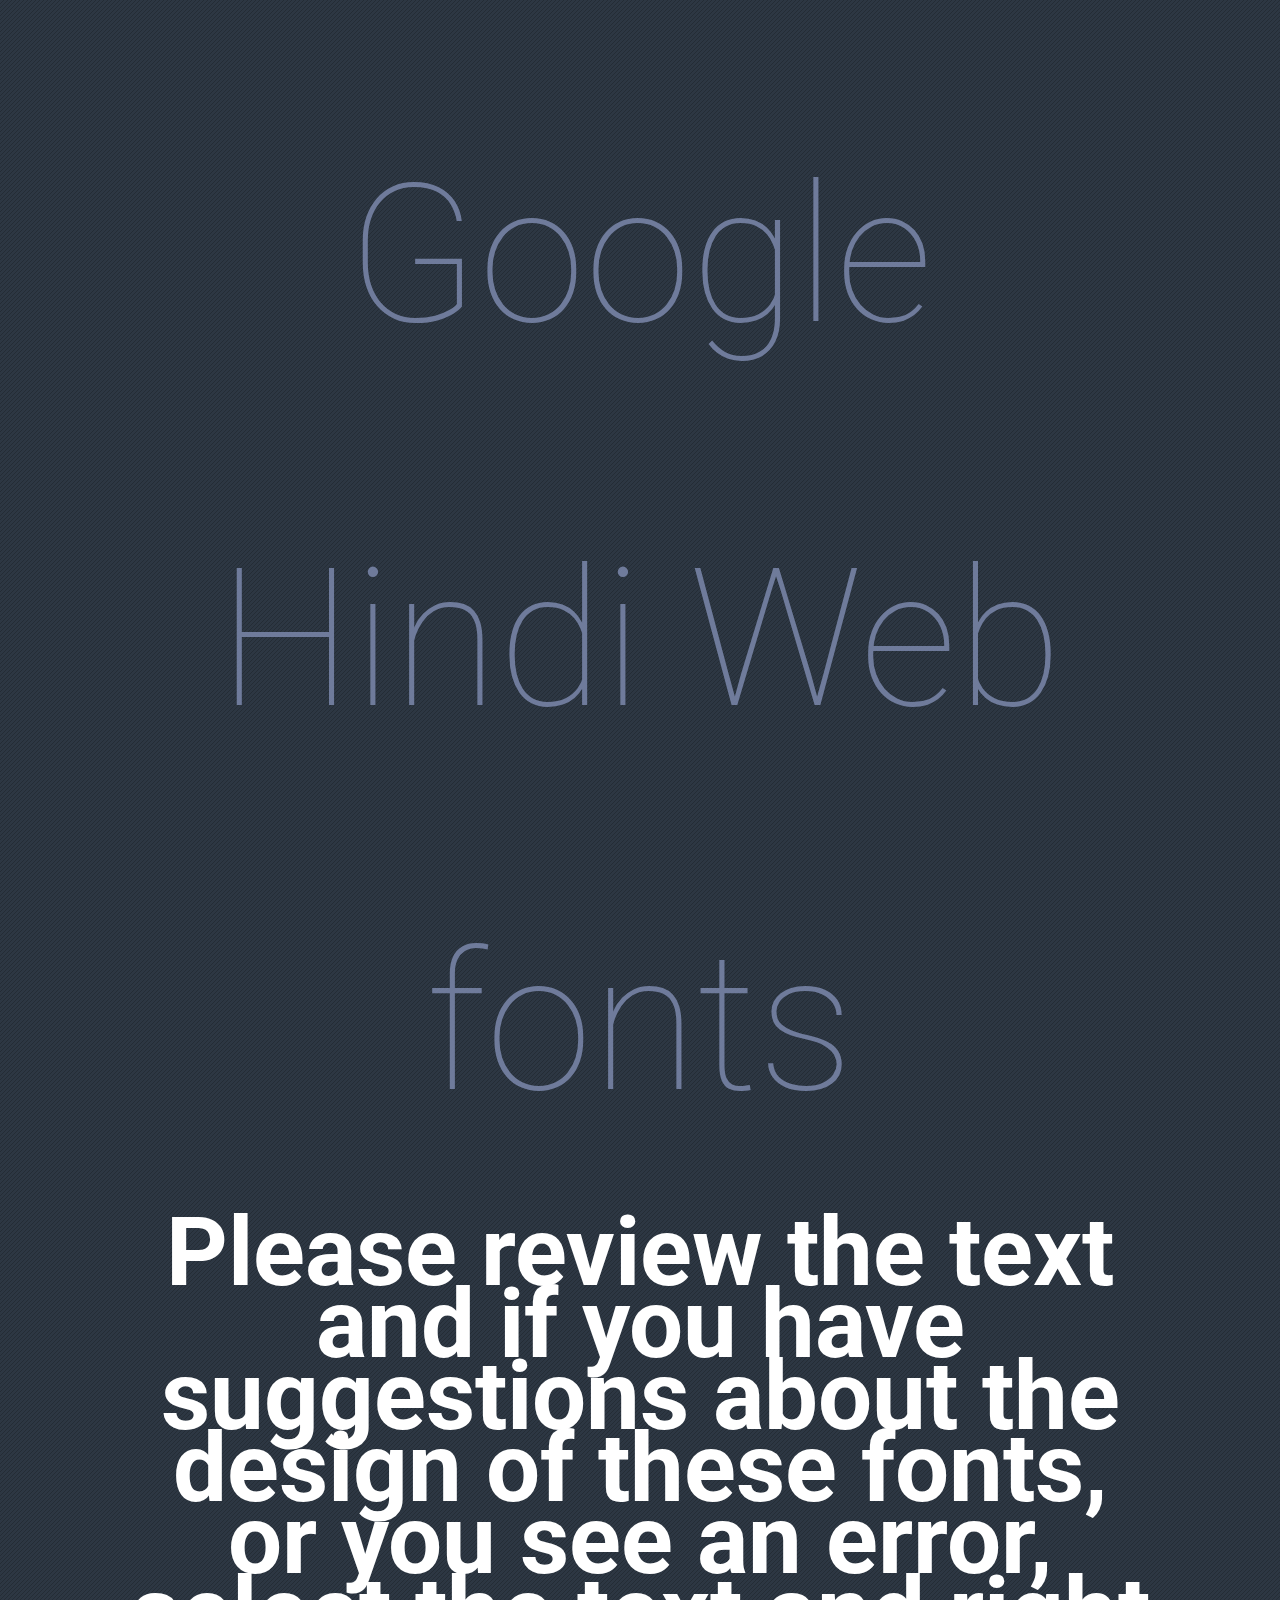
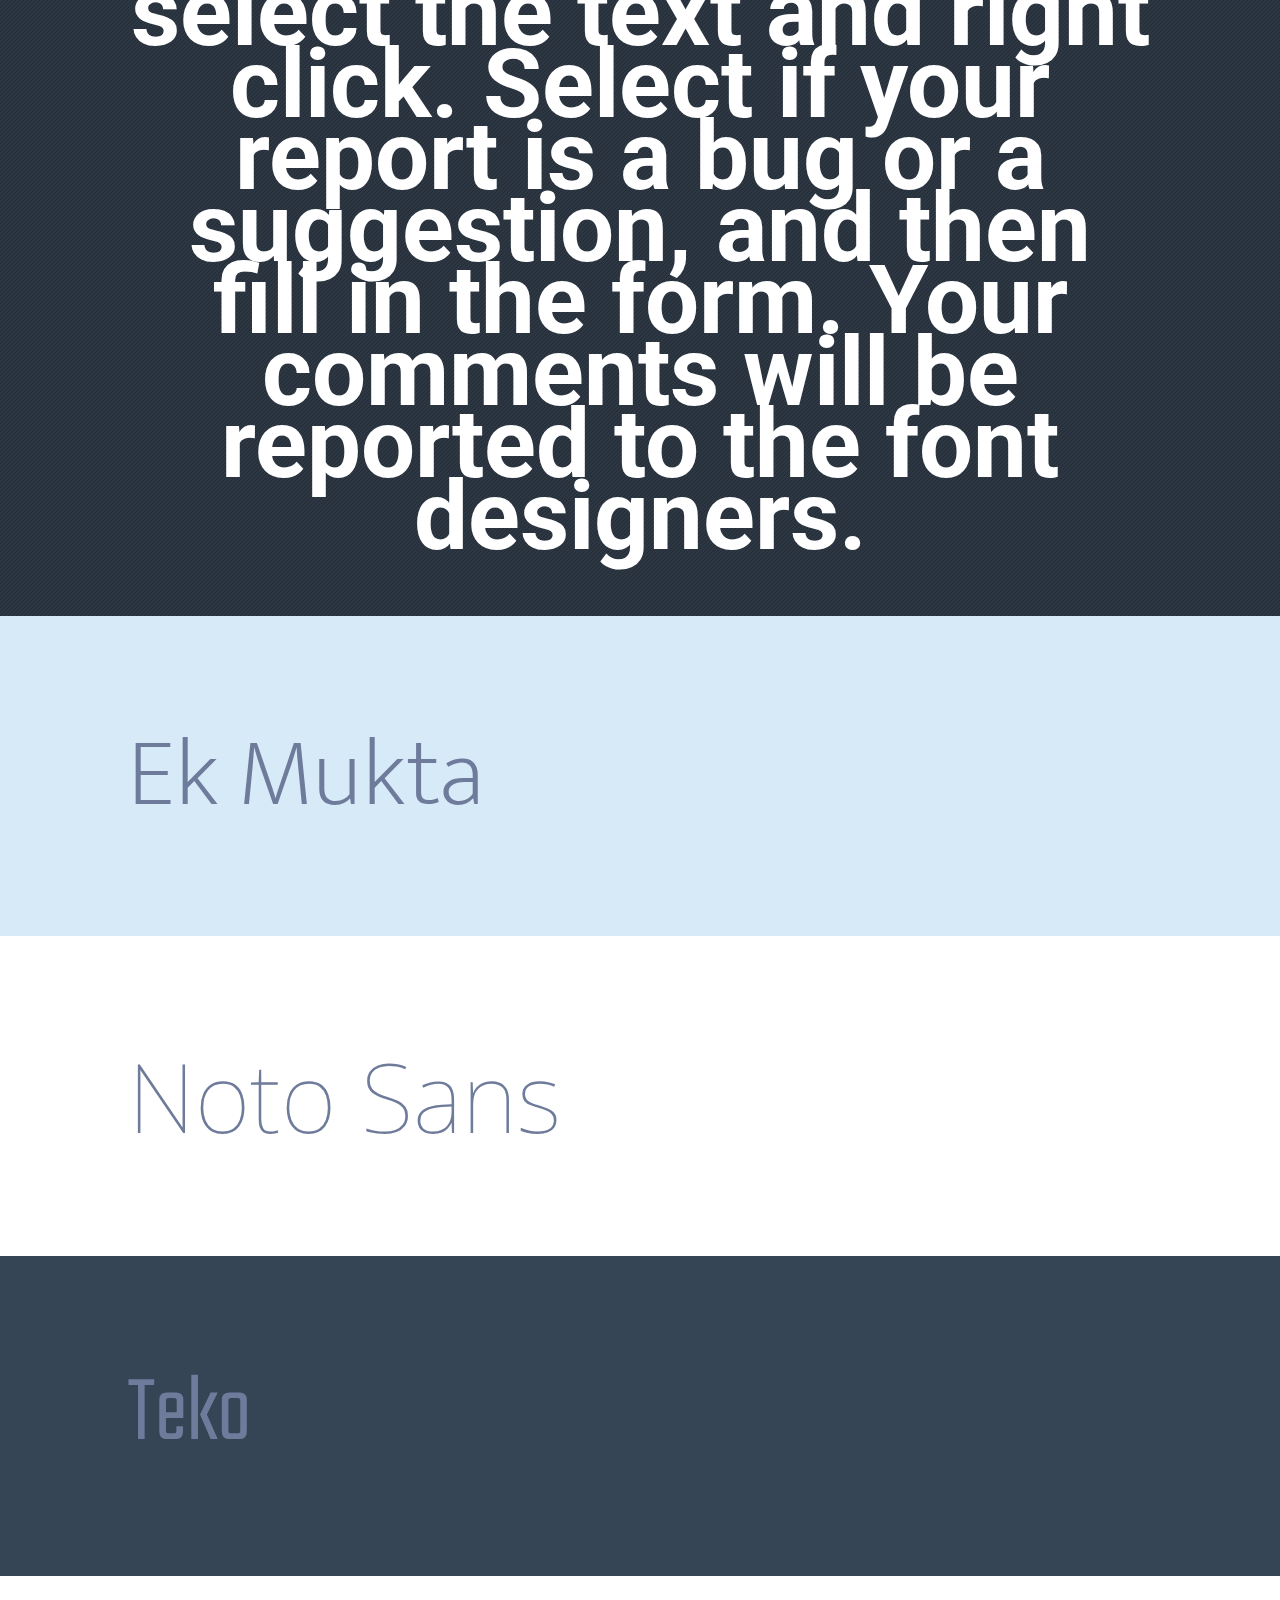
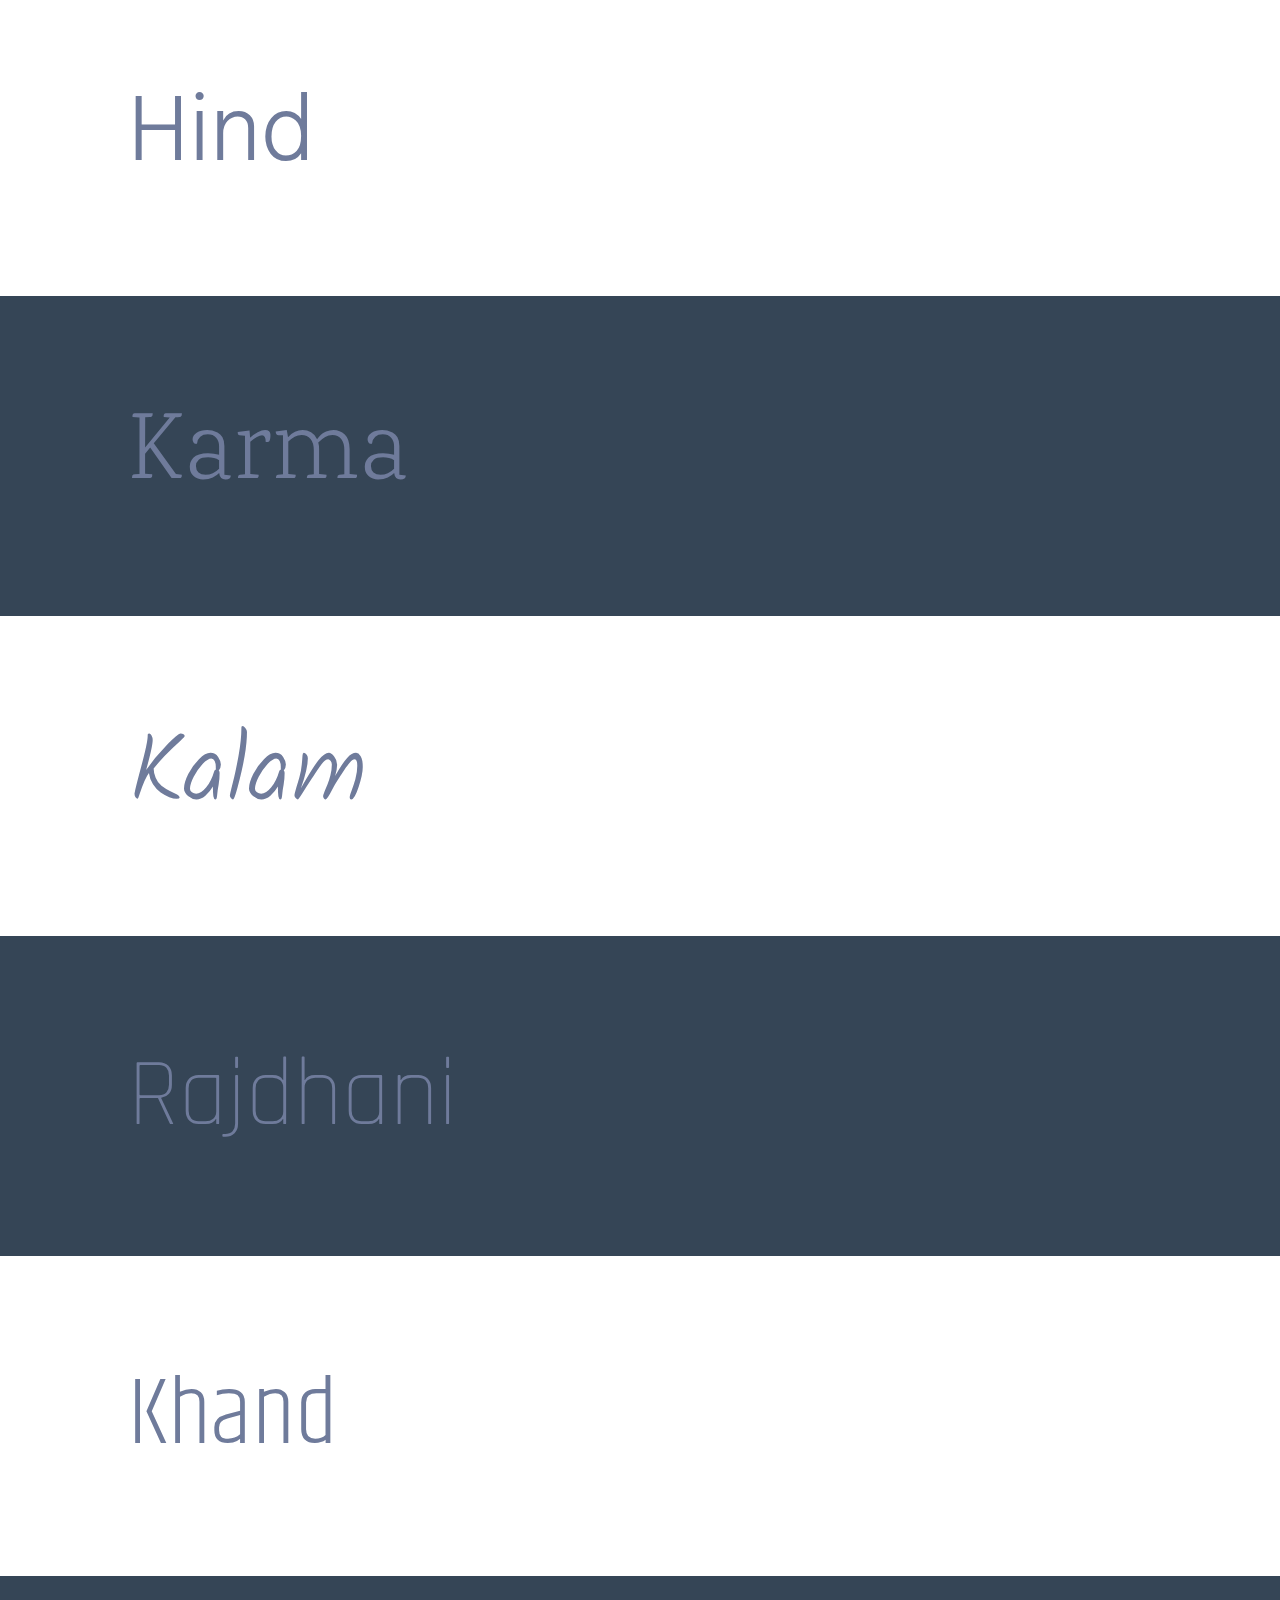
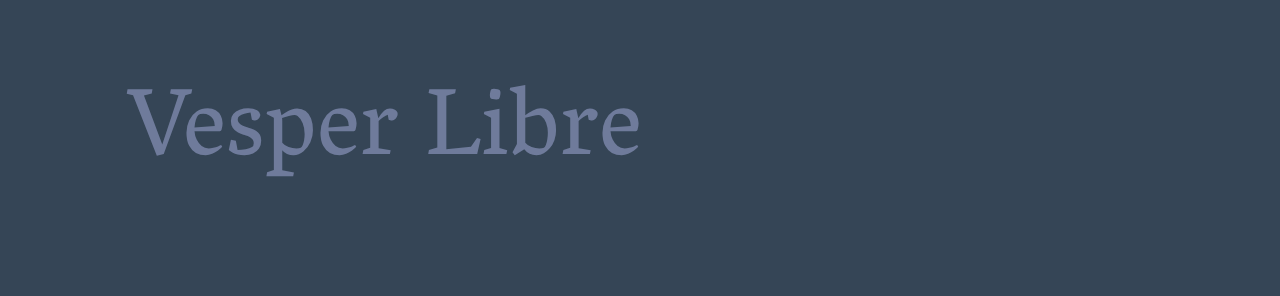
==== web/index.html @ 9d533f6d "Update index.html" ====
<!doctype html>
<html>
	<head>
		<link href='http://fonts.googleapis.com/css?family=Roboto:400,700|Rajdhani:300,400,500,600,700|Teko:300,400,500,600,700|Noto+Sans:400,700,400italic,700italic|Khand:300,400,500,600,700|Ek+Mukta:200,300,400,500,600,700,800|Hind:400,500,600,300|Karma:400,300,500,600,700|Vesper+Libre:400,500,700,900|Kalam:400,300,700&amp;subset=latin,devanagari' rel='stylesheet' type='text/css'>
		<title>Test Google Hindi Fonts</title>
		<meta charset="utf-8"/>
		<link rel="shortcut icon" href="/favicon.ico" type="image/x-icon">
		<link rel="icon" href="/favicon.ico" type="image/x-icon">
		<script type="text/javascript" src="http://code.jquery.com/jquery-1.11.1.min.js"></script>
		<script type="text/javascript" src="http://fonts-dev.sandbox.google.com/fonts/AB37A8A57055EBAC5484AB5C00495FC1.cache.js"></script>
		<link href="style.css" rel="stylesheet" type="text/css">
		<style type="text/css">
		</style>
		<script type="text/javascript">
		var scrolled_val = 0;
		function pageLoad()
		{
			var nVer = navigator.appVersion;
			var nAgt = navigator.userAgent;
			var browserName  = navigator.appName;
			var fullVersion  = ''+parseFloat(navigator.appVersion); 
			var majorVersion = parseInt(navigator.appVersion,10);
			var nameOffset,verOffset,ix;

			// In Opera, the true version is after "Opera" or after "Version"
			if ((verOffset=nAgt.indexOf("Opera"))!=-1) {
			 browserName = "Opera";
			 fullVersion = nAgt.substring(verOffset+6);
			 if ((verOffset=nAgt.indexOf("Version"))!=-1) 
			   fullVersion = nAgt.substring(verOffset+8);
			}
			// In MSIE, the true version is after "MSIE" in userAgent
			else if ((verOffset=nAgt.indexOf("MSIE"))!=-1) {
			 browserName = "Microsoft Internet Explorer";
			 fullVersion = nAgt.substring(verOffset+5);
			}
			// In Chrome, the true version is after "Chrome" 
			else if ((verOffset=nAgt.indexOf("Chrome"))!=-1) {
			 browserName = "Chrome";
			 fullVersion = nAgt.substring(verOffset+7);
			}
			// In Safari, the true version is after "Safari" or after "Version" 
			else if ((verOffset=nAgt.indexOf("Safari"))!=-1) {
			 browserName = "Safari";
			 fullVersion = nAgt.substring(verOffset+7);
			 if ((verOffset=nAgt.indexOf("Version"))!=-1) 
			   fullVersion = nAgt.substring(verOffset+8);
			}
			// In Firefox, the true version is after "Firefox" 
			else if ((verOffset=nAgt.indexOf("Firefox"))!=-1) {
			 browserName = "Firefox";
			 fullVersion = nAgt.substring(verOffset+8);
			}
			// In most other browsers, "name/version" is at the end of userAgent 
			else if ( (nameOffset=nAgt.lastIndexOf(' ')+1) < 
			          (verOffset=nAgt.lastIndexOf('/')) ) 
			{
			 browserName = nAgt.substring(nameOffset,verOffset);
			 fullVersion = nAgt.substring(verOffset+1);
			 if (browserName.toLowerCase()==browserName.toUpperCase()) {
			  browserName = navigator.appName;
			 }
			}
			// trim the fullVersion string at semicolon/space if present
			if ((ix=fullVersion.indexOf(";"))!=-1)
			   fullVersion=fullVersion.substring(0,ix);
			if ((ix=fullVersion.indexOf(" "))!=-1)
			   fullVersion=fullVersion.substring(0,ix);

			majorVersion = parseInt(''+fullVersion,10);
			if (isNaN(majorVersion)) {
			 fullVersion  = ''+parseFloat(navigator.appVersion); 
			 majorVersion = parseInt(navigator.appVersion,10);
			}

			/*document.write(''
			 +'Browser name  = '+browserName+'<br>'
			 +'Full version  = '+fullVersion+'<br>'
			 +'Major version = '+majorVersion+'<br>'
			 +'navigator.appName = '+navigator.appName+'<br>'
			 +'navigator.userAgent = '+navigator.userAgent+'<br>'
			)*/
			var OSName="Unknown OS";
			if (navigator.appVersion.indexOf("Win")!=-1) OSName="Windows";
			if (navigator.appVersion.indexOf("Mac")!=-1) OSName="MacOS";
			if (navigator.appVersion.indexOf("X11")!=-1) OSName="UNIX";
			if (navigator.appVersion.indexOf("Linux")!=-1) OSName="Linux";
			document.getElementById("entry_1467183824").value = ""+OSName+" "+browserName+" "+fullVersion;
			if( /Android|webOS|iPhone|iPad|iPod|BlackBerry|IEMobile|Opera Mini/i.test(navigator.userAgent) ) {
 				document.getElementById("mobrightclick").style.display = "block";
				document.getElementById("reportbox").className = "MobReportBox";
				document.getElementById("entry_1467183824").value = "";
			}
		}
		var entry = "";
		function nah()
		{
			$.ajax ({
				url:"https://spreadsheets.google.com/feeds/cells/1qSk_BXLMSIOJqfUE7s-x5CbQwdy3v3eCqL4ywZPB69I/2/public/basic?alt=json-in-script",
				type: "GET",
				dataType:"xml",
				success: function(data)
				{
					console.log(data['$t'])
				},
				error: function (err)
				{
					var r = String(err.responseText);
					r = r.substr(0, r.length-2); 
					r = r.substr(28);
					r = JSON.parse(r);
					entry = (r.feed.entry[0].content.$t);
					passCheck();
				}
			});
		}
		function passCheck()
		{
			if(true)
			{
				document.getElementById("prot").style.display= "none";
			}
			var el = document.getElementsByClassName("section");
			for (var i = el.length - 1; i > 0; i--) {
				el[i].innerHTML += entry;
			};
		}
		var selectedtxt = "";
		function getSelectionHtml() {
		    var html = "";
		    if (typeof window.getSelection != "undefined") {
		        var sel = window.getSelection();
		        if (sel.rangeCount) {
		            var container = document.createElement("div");
		            for (var i = 0, len = sel.rangeCount; i < len; ++i) {
		                container.appendChild(sel.getRangeAt(i).cloneContents());
		            }
		            html = container.innerHTML;
		        }
		    } else if (typeof document.selection != "undefined") {
		        if (document.selection.type == "Text") {
		            html = document.selection.createRange().htmlText;
		        }
		    }
		    selectedtxt = html;
		}
		if( !(/Android|webOS|iPhone|iPad|iPod|BlackBerry|IEMobile|Opera Mini/i.test(navigator.userAgent)) ) {
		
		var keys = [37, 38, 39, 40];

		function preventDefault(e) {
		  e = e || window.event;
		  if (e.preventDefault)
		      e.preventDefault();
		  e.returnValue = false;  
		}

		function keydown(e) {
		    for (var i = keys.length; i--;) {
		        if (e.keyCode === keys[i]) {
		            preventDefault(e);
		            return;
		        }
		    }
		}

		function wheel(e) {
		  preventDefault(e);
		}

		function disable_scroll() {
		  if (window.addEventListener) {
		      window.addEventListener('DOMMouseScroll', wheel, false);
		  }
		  window.onmousewheel = document.onmousewheel = wheel;
		  document.onkeydown = keydown;
		}

		function enable_scroll() {
		    if (window.removeEventListener) {
		        window.removeEventListener('DOMMouseScroll', wheel, false);
		    }
		    window.onmousewheel = document.onmousewheel = document.onkeydown = null;  
		}		
		function hideContextMenu()
		{
			document.getElementById("contextmenu").style.display = "none";
			enable_scroll();
		}
		if (document.addEventListener) {
        	document.addEventListener('contextmenu', function(e) {
            	//alert("You've tried to open context menu"); //here you draw your own menu
            	var cX = (window.Event) ? e.pageX : event.clientX + (document.documentElement.scrollLeft ? document.documentElement.scrollLeft : document.body.scrollLeft);
				var cY = (window.Event) ? e.pageY : event.clientY + (document.documentElement.scrollTop ? document.documentElement.scrollTop : document.body.scrollTop);
				document.getElementsByClassName("menu")[0].style.top= cY + "px";
				document.getElementsByClassName("menu")[0].style.left= cX + "px";
            	document.getElementById("contextmenu").style.display = "block";
            	getSelectionHtml();
            	disable_scroll();
            	e.preventDefault();
        	}, false);
    	} else {
        	document.attachEvent('oncontextmenu', function() {
            	alert("You've tried to open context menu");
            	window.event.returnValue = false;
        	});
    	}
    	}
    	function reportbug()
    	{
    		//alert(selectedtxt);
    		document.getElementById("reportbox").style.top = scrolled_val+"px";
    		document.getElementById("entry_750643813").value = selectedtxt;
    		document.getElementById("entry_987646626").value = "bug";
    		document.getElementById("reportbox").style.display = "block";
    	}
    	function suggestion()
    	{
    		document.getElementById("entry_750643813").value = selectedtxt;
    		document.getElementById("entry_987646626").value = "Suggestion";
    		document.getElementById("reportbox").style.display = "block";
    	}
    	function closeReport()
    	{

    		document.getElementById("reportbox").style.display = "none";
    	}
    	$(window).scroll( function() { 
    		if( /Android|webOS|iPhone|iPad|iPod|BlackBerry|IEMobile|Opera Mini/i.test(navigator.userAgent) ) {
	 	scrolled_val = $(document).scrollTop().valueOf();
	 	}
	});

		</script>
	</head>
	<body onload="pageLoad(); nah();">
		<div class="section title" >
			<h1><span>Google Hindi Web fonts</span><h1>
			<p>Please review the text and if you have suggestions about the design of these fonts, or you see an error, select the text and right click. Select if your report is a bug or a suggestion, and then fill in the form. Your comments will be reported to the font designers.</p>
		</div>
		<div class="ekmukta section green1">
			<span>Ek Mukta</span>
			
		</div>
		<div class="notosans section green2">
			<span>Noto Sans</span>

		</div>
		<div class="teko section green3">
			<span>Teko</span>

		</div>
		<div class="hind section green2">
			<span>Hind</span>
			

		</div>
		<div class="karma section green3">
			<span>Karma</span>
			

		</div>
		<div class="kalam section green2">
			<span>Kalam</span>

		</div>
		<div class="rajdhani section green3">
			<span>Rajdhani</span>

		</div>
		<div class="section green2 khand">
			<span>Khand</span>
		</div>
		<div class="section green3 vesper">
			<span>Vesper Libre</span>
		</div>

		<div class="prot" id="prot" style="display:none">
			<input type="password" placeholder="Please enter your password" onchange="passCheck(this);" />
		</div>
		<div class="mob-rightclick" id="mobrightclick" onclick="reportbug();">report bug</div>
		<div class="reportbox" id="reportbox">
			<div class="head">Report a Bug / Suggestion</div>
			<div class="form">
				<form id="ss-form" target="hiddeniframe" method="POST" action="https://docs.google.com/forms/d/1zkTfoEAo_crBxoR_CXhne5nd3ySh58FPt-9xuwLkkDA/formResponse">
					<div>
						<label>Tester Name</label>
						<input type="text" id="entry_1270900088" name="entry.1270900088" value="" placeholder="Enter your Name"  />
					</div>
					<div>
						<label>OS and Platform</label>
						<input type="text" id="entry_1467183824" name="entry.1467183824" value="" placeholder="Which OS and which Device?"/>
					</div>
					<div>
						<label>Font Name</label>
						<select id="entry_1700713492" name="entry.1700713492">
							<option value="">Font Name</option>
							<option value="Ek Mukta">Ek Mukta</option>
							<option value="Noto Sans">Noto Sans</option>
							<option value="Hind">Hind</option>
							<option value="Teko">Teko</option>
							<option value="Karma">Karma</option>
							<option value="Kalam">Kalam</option>
							<option value="Rajdhani">Rajdhani</option>
							<option value="Khand">Khand</option>
							<option value="Vesper Libre">Vesper Libre</option>
						</select>
					</div>
					<div>
						<label>Bug or Suggestion</label>
						<input type="text" name="entry.987646626" id="entry_987646626" value="" placeholder="Bug or Suggestion"/>
					</div>
					<div>
						<label>Reporting Text</label>
						<input type="text" name="entry.750643813" id="entry_750643813" value="" placeholder="Reporting Text" />
					</div>
					<div>
						<label>Message</label>
						<input type="text" name="entry.1327099886" id="entry_1327099886" value="" placeholder="Message" />
					</div>
					<div>
						<input id="ss-submit" type="submit" value="Submit" onclick="closeReport(); alert('Thanks for Submiting the Report');" name="submit"/>
						<div onclick="closeReport();" class="closebutton">Close</div>
					</div>
				</form>
			</div>
		</div>
		<div class="contextmenu" id="contextmenu">
			<div class="wrapper" id="cwrapper" onclick="hideContextMenu();"></div>
			<div class="menu">
				<a onclick="hideContextMenu(); reportbug();">Report Bug</a><hr>
				<a onclick="hideContextMenu(); suggestion();">Suggestion</a><hr>
				<a onclick="hideContextMenu();">close</a>
			</div>
		</div>
		<iframe src="" id="hiddeniframe" name="hiddeniframe"></iframe>
	</body>
</html>
---- web/style.css ----
*{
			margin:0;
			padding: 0;
			-webkit-font-feature-settings:"liga" 1;
       		-moz-font-feature-settings:"liga" 1;
       		-o-font-feature-settings:"liga" 1;
       		-ms-font-feature-settings:"liga" 1;
       		font-feature-settings:"liga" 1;
		}
		div.section {
			width: auto;
			padding: 5% 10%; 
			font-size: 3em;
			line-height: 1.5em;
			text-align: justify;
		}
		.green1 
		{
			background: #d6eaf8;
			color: #4E667D;
		}
		.green2 {
			background: #FFFFFF;
			color: #000000;
		}
		.green3 {
			background: #354556;
			color: rgba(236, 233, 251, 1);
		}
		.green4 {
			background: #56797F;
			color: white;
		}
		.green5 {
			background: #4CB8CC;
			color: black;
		}
		.ekmukta {
			font-family: 'Ek Mukta', 'sans-serif';
		}
		.notosans {
			font-family: 'Noto Sans', 'sans-serif';
		}
		.teko {
			font-family: 'Teko', 'sans-serif';
			font-size:1.2em;
		}
		.hind {
			font-family: 'Hind', 'sans-serif';
		}
		.karma {
			font-family: 'Karma', 'serif';
		}
		.kalam {
			font-family: 'Kalam', cursive;
		}
		.rajdhani {
			font-family: 'Rajdhani', sans-serif;
		}
		.khand {
			font-family: 'Khand', sans-serif;
		}
		.vesper {
			font-family: 'Vesper Libre', serif;
		}
		.section span {
			display: block;
			font-weight: 100;
			font-size: 2em;
			line-height: 200%;
			color: #6f7b9b;
		}
		.title {
			background: #2d3743;
			background-image: url([data-uri]);
			box-shadow: 0 1px 2px rgba(0,0,0,.25);
			overflow: auto;
			font-size: 3em;
			line-height: 24px;
			text-align: center !important;
			color: #ffffff;
			font-family: 'Roboto', 'sans-serif';
		}
		.prot {
			position: fixed;
			width: 100%;
			height: 100%;
			top: 0;
			left: 0;
			background: #ffffff;
			vertical-align: middle;
			text-align: center;
		}
		.prot input {
			position: fixed;
			left: 50%;
			margin-left: -220px;
			top: 50%;
			margin-top: -50px;
			width: 400px;
			padding: 10px;
			font-size: 2em;
			font-family: 'Roboto', 'sans-serif';
		}
		.contextmenu {
			position: absolute;
			display: none;
			top: 0;
			left: 0;
		}
		.contextmenu .wrapper {
			display: block;
			position: fixed;
			width: 100%;
			height: 100%;
			top: 0;
			left: 0;
		}
		.contextmenu .menu {
			display: block;
			position: absolute;
			top: 50%;
			left: 50%;
			border-top:solid 2px rgba();
			box-shadow: 0px 0px 10px rgba(0,0,0,0.4);
			border-radius: 5px;
			background: #ffffff;
		}
		.contextmenu .menu a {
			display: block;
			padding: 10px 30px;
			/*border-bottom: solid 1px rgba(0,0,0,0.2);*/
			font-family: 'Roboto', 'sans-serif';
			font-weight: 100; 
			cursor: pointer;
		}
		hr {
			border:0;
			height: 0;
			border-bottom:solid 1px rgba(255,255,255,0.3);
			border-top:solid 1px rgba(0,0,0,0.1);
		}
		#hiddeniframe {
			display: none;
		}
		.reportbox {
			position: fixed;
			display: none;
			top: 0;
			left: 0;
			min-width: 320px;
			max-width: 640px;
			width: 100%;
			background: white;
			font-family:'Roboto', cursive;
			font-weight:100;
			margin-left: auto;
			margin-right: auto;
			box-shadow: 0px 0px 10px rgba(0,0,0,0.4);
		}
		.MobReportBox {
			position:absolute;
			display:none;
			top:0;
			left:0;
			width:100%;
			height:100%;
			background:white;
		}
		.reportbox .head {
			padding: 10px;
			background: #123321;
			color: white;
			font-size: 2em;
		}
		.MobReportBox .head {
			padding:1em;
			background:#123321;
			color:white;
			font-size:2em;
		}
		.reportbox .form div {
			padding:10px;
			
		}
		.MobReportBox .form div {
			padding: 2em;
			background:white;
		}
		.reportbox label {
			display: inline-block;
			width: 170px;
		}
		.MobReportBox label {
			display:inline-block;
			font-size:2em;
			width:37%;
		}
		.reportbox input {
			display: inline-block;
			width:150px;
			padding: 10px;
		}
		.MobReportBox input {
			display:inline-block;
			font-size:2em;
			padding:1em;
		}
		.mob-rightclick {
			display: none;
			position: fixed;
			bottom: 0;
			right: 0;
			background: white;
			border-radius: 3px;
			border:solid 1px rgba(0,0,0,0.5);
			box-shadow: 0px 0px 5px rgba(0,0,0,0.2);
			font-family:'Roboto';
			font-weight:100;
			font-size: 2em;
			padding: 1em;
			margin-right: 1em;
			margin-bottom: 1em;
			cursor: pointer;
		}
		input[type=submit]{
			display: inline-block;
			background: #1764ba;
			color: white;
			outline: none;
			border:0;
			border-radius: 3px;
			cursor: pointer;
			-moz-box-sizing:border-box;
    			-webkit-box-sizing:border-box;
			box-sizing:border-box;

		}
		input[type=submit]:hover {
			background: #2382ec;
		}
		.closebutton {
			display: inline-block;
			border:solid 1px rgba(0,0,0,0.2);
			padding:10px 20px !important;
			border-radius: 3px;
			background:#e9e9e9;
			font-size: 0.75em;
			cursor: pointer;
		}
		.MobReportBox .closebutton {
			display:inline-block;
			font-size:2em;
			padding: 1em 2em !important;
			margin-left:1em;
		}
		.MobReportBox select {
			font-size:2em;
			padding:1em;
		}
		.closebutton:hover {
			background: #f8f8f8;
		}
		@media screen and (max-width: 640px) {
			.reportbox form div {
				display: inline-block;
			}
			.reportbox label {
				display: inline-block;
				width: 170px;
				display: none;
			}
			.mob-rightclick {
				display: block;
			}
			.closebutton {
				margin:10px;
			}
		}
		@media screen and (max-width: 480px) {
			.reportbox label {
				display: inline-block;
				width: 170px;
				display: none;
			}
			.mob-rightclick {
				display: block;
			}
			.closebutton {
				margin:10px;
			}
		}
		@media screen and (max-width: 360px){
			.reportbox { 
				height: 100%;
			}
			.mob-rightclick {
				display: block;
			}
			.reportbox input {
				display: block !important;
				width:80%;
				padding: 10px;
				margin-left: 6%;
			}
			.reportbox .form div {
				padding:10px;
				display:block;
				text-align: center;
			
			}
			.closebutton {
				margin:10px;
			}
			}
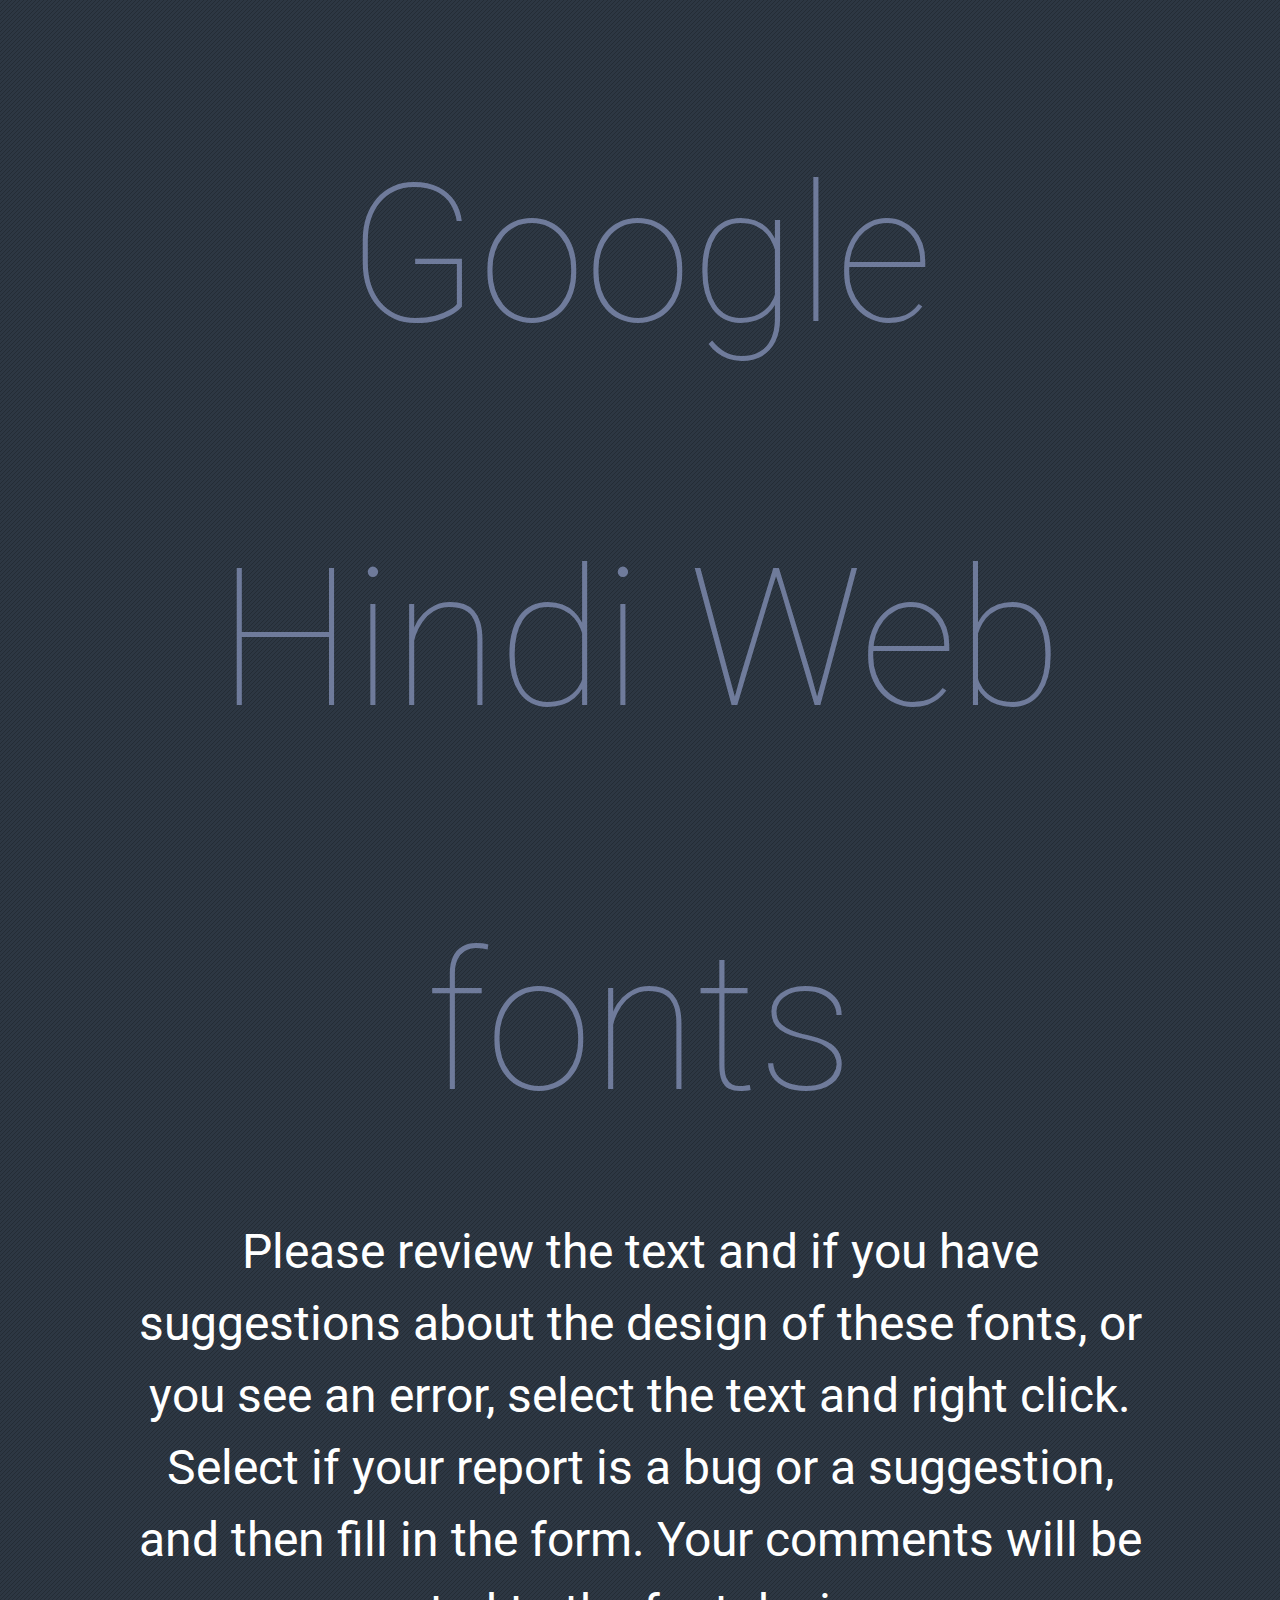
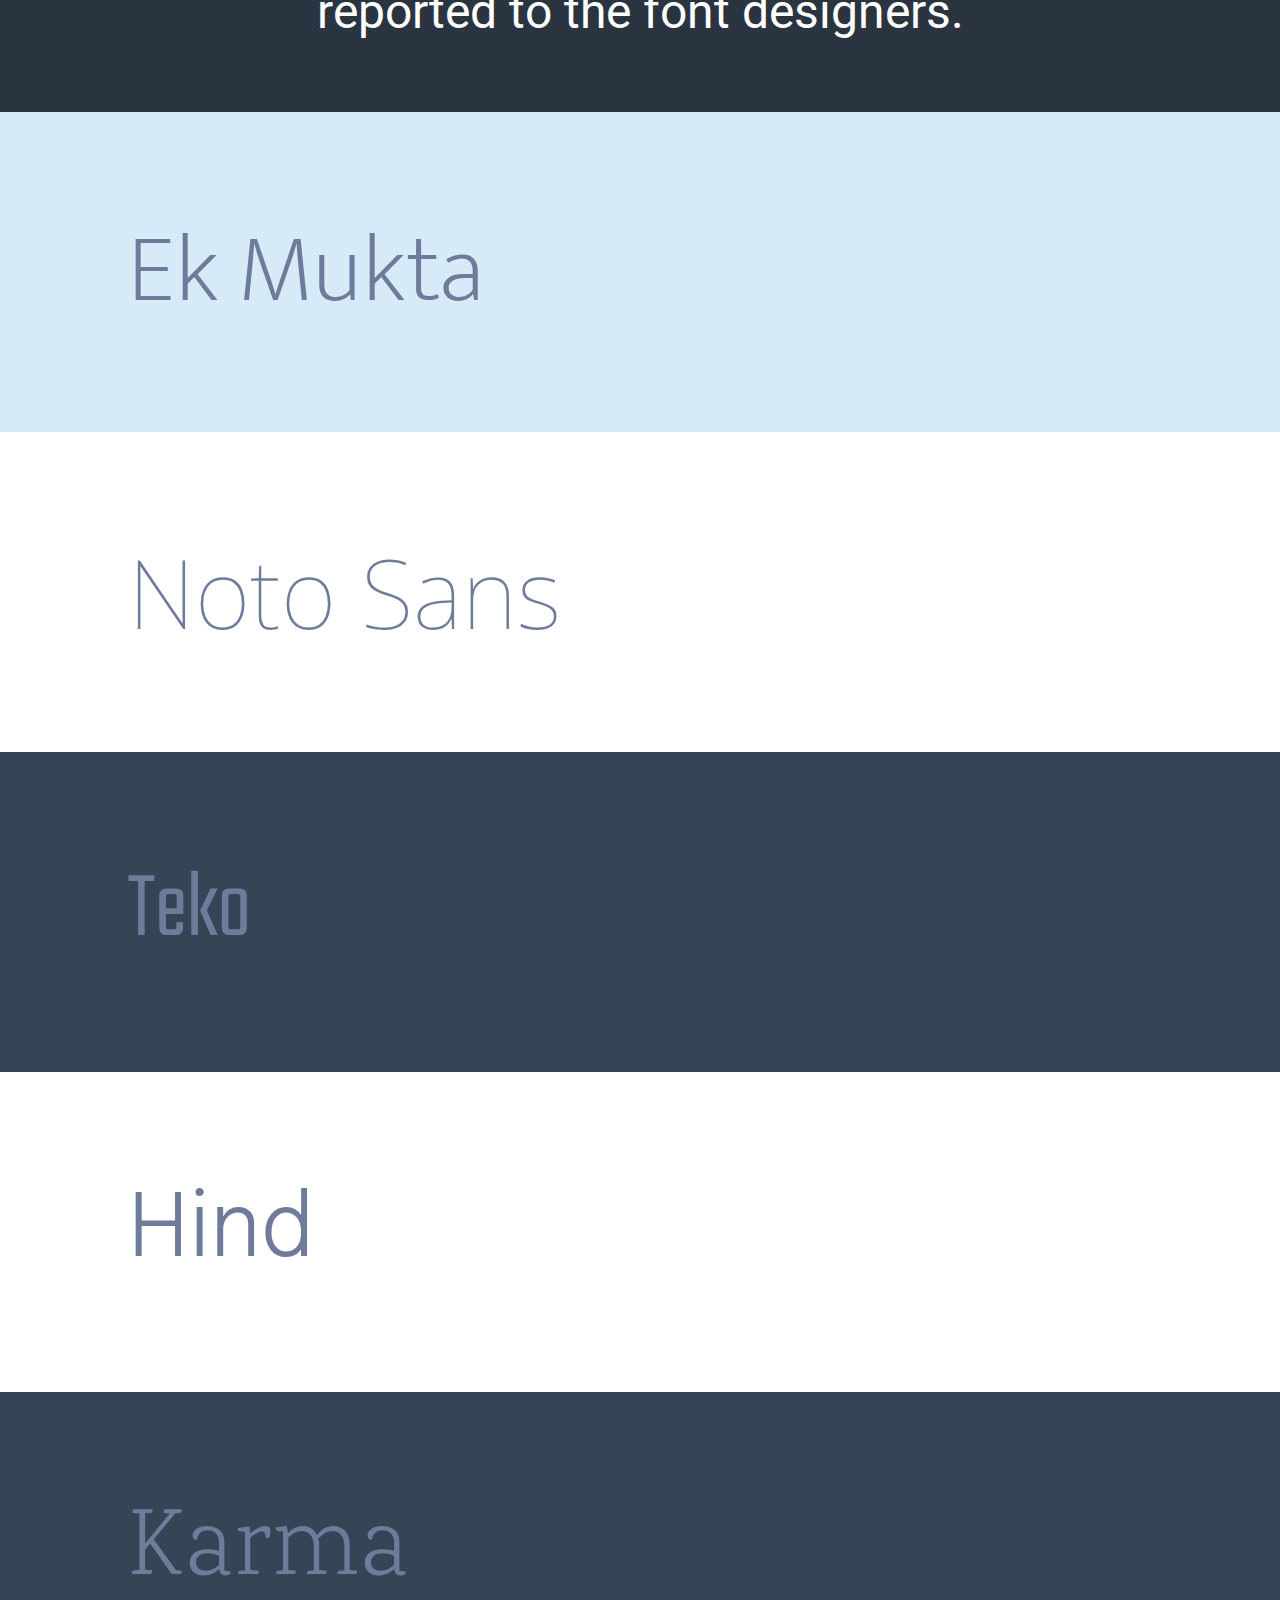
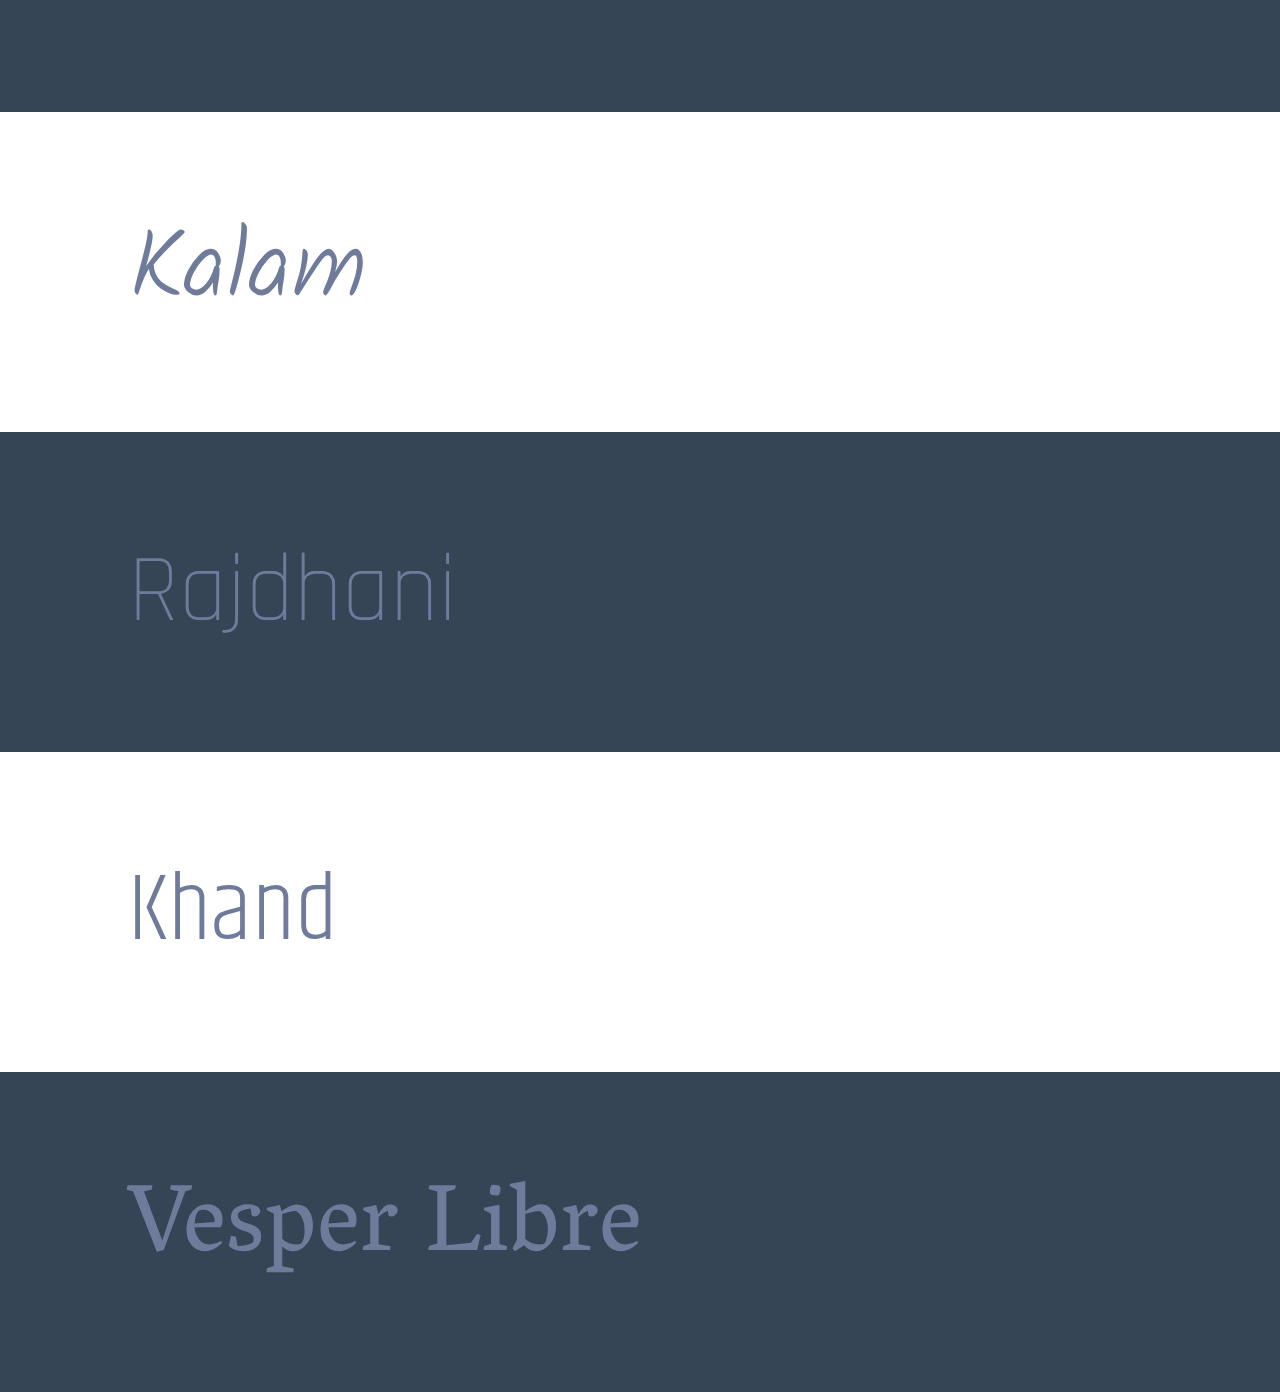
==== commit 2626330d: "Update index.html" ====
--- a/web/index.html
+++ b/web/index.html
@@ -235,7 +235,7 @@
 	</head>
 	<body onload="pageLoad(); nah();">
 		<div class="section title" >
-			<h1><span>Google Hindi Web fonts</span><h1>
+			<h1><span>Google Hindi Web fonts</span></h1>
 			<p>Please review the text and if you have suggestions about the design of these fonts, or you see an error, select the text and right click. Select if your report is a bug or a suggestion, and then fill in the form. Your comments will be reported to the font designers.</p>
 		</div>
 		<div class="ekmukta section green1">
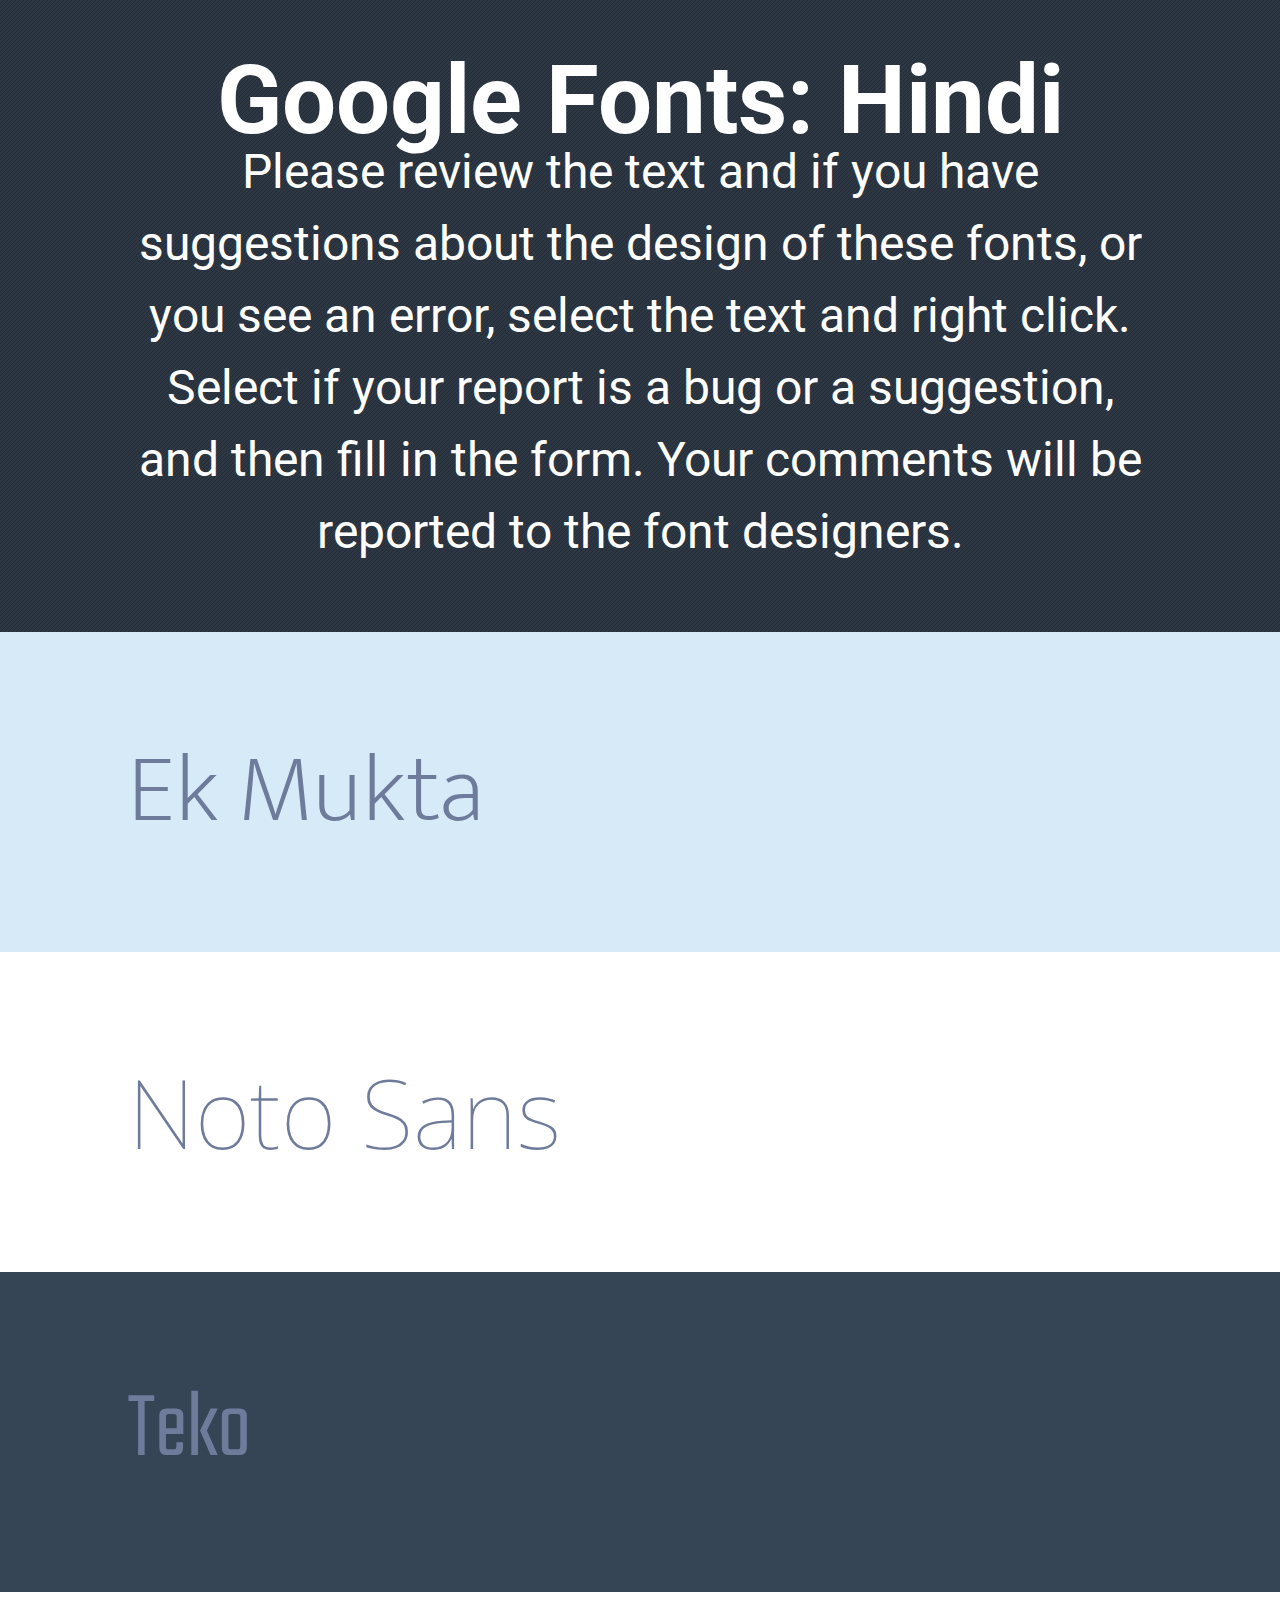
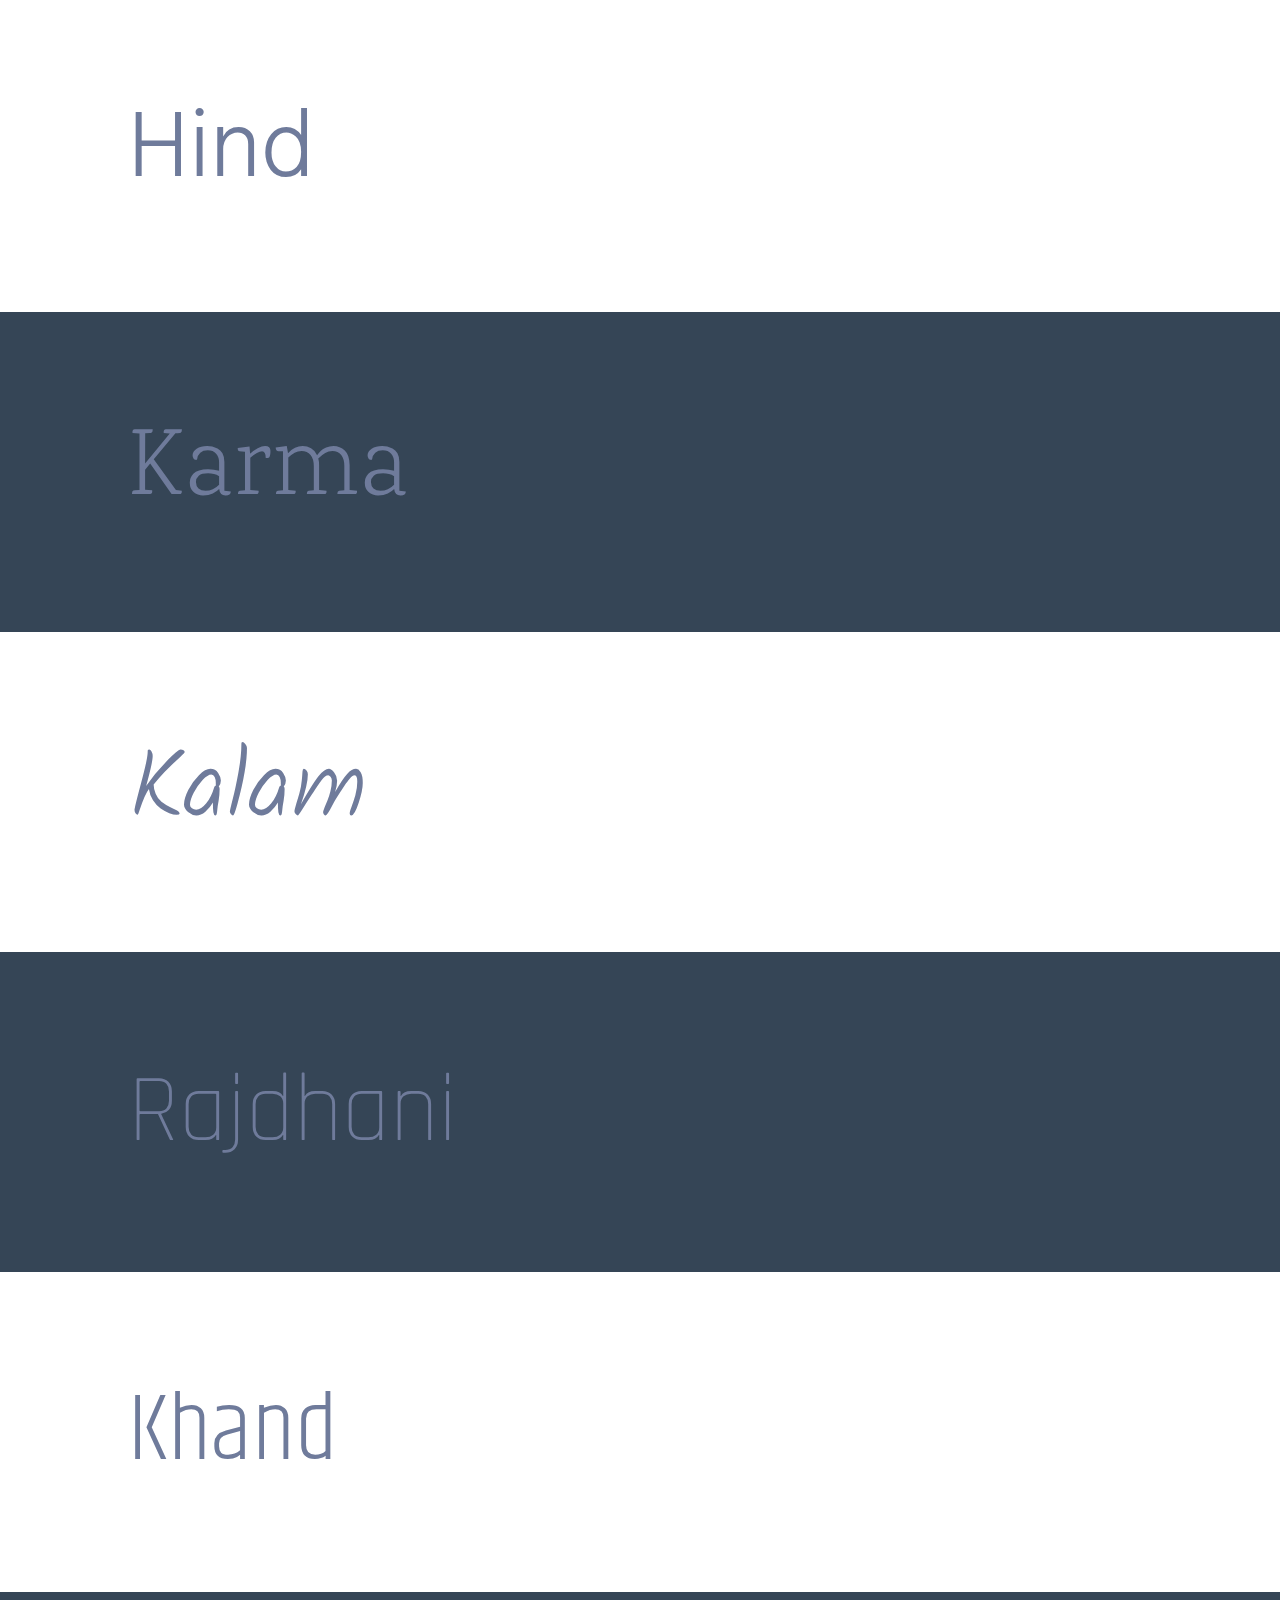
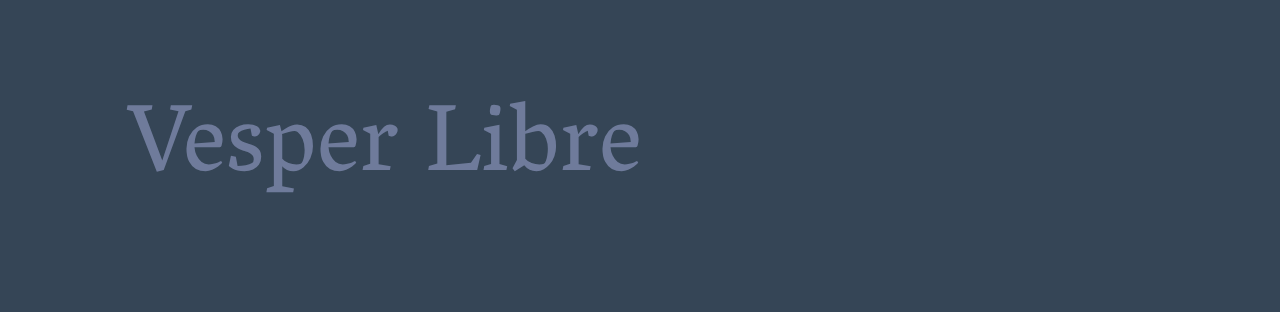
==== commit 98998f22: "Update index.html" ====
--- a/web/index.html
+++ b/web/index.html
@@ -235,7 +235,7 @@
 	</head>
 	<body onload="pageLoad(); nah();">
 		<div class="section title" >
-			<h1><span>Google Hindi Web fonts</span></h1>
+			<h1>Google Fonts: Hindi</h1>
 			<p>Please review the text and if you have suggestions about the design of these fonts, or you see an error, select the text and right click. Select if your report is a bug or a suggestion, and then fill in the form. Your comments will be reported to the font designers.</p>
 		</div>
 		<div class="ekmukta section green1">
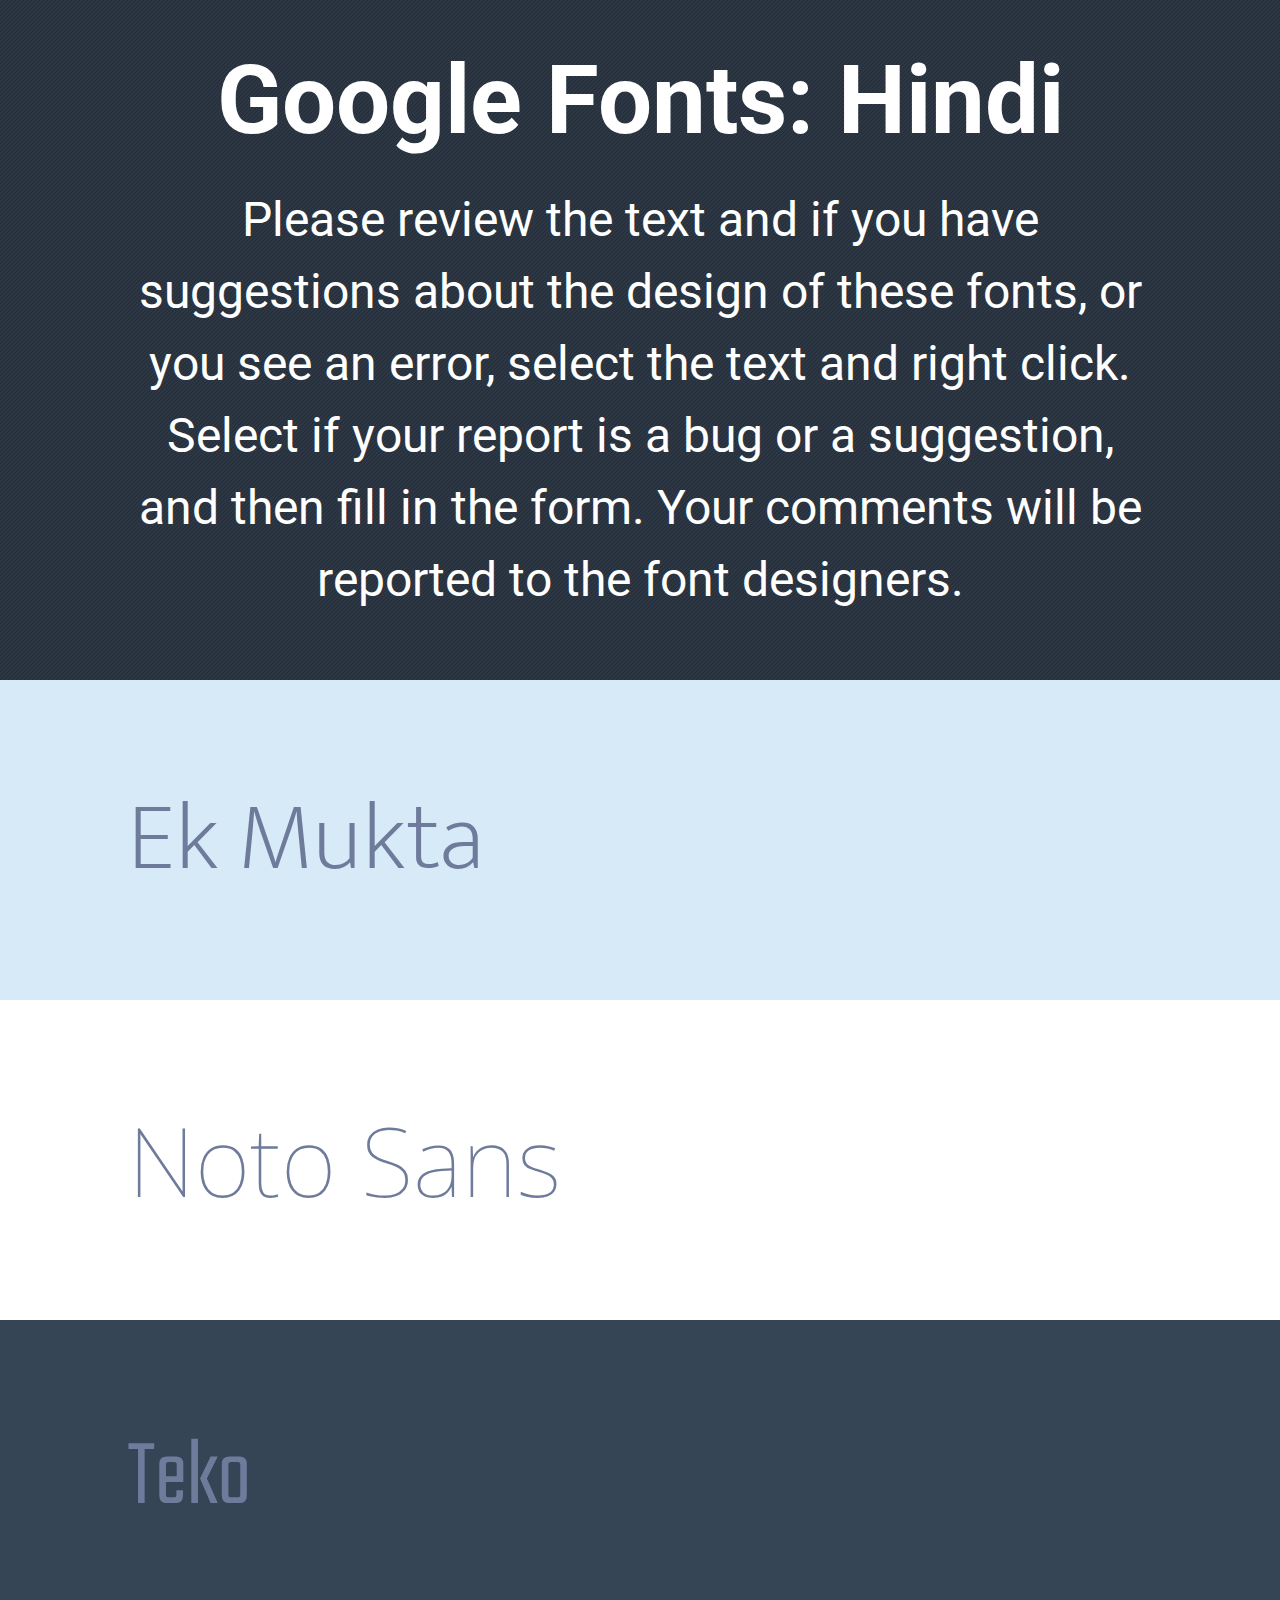
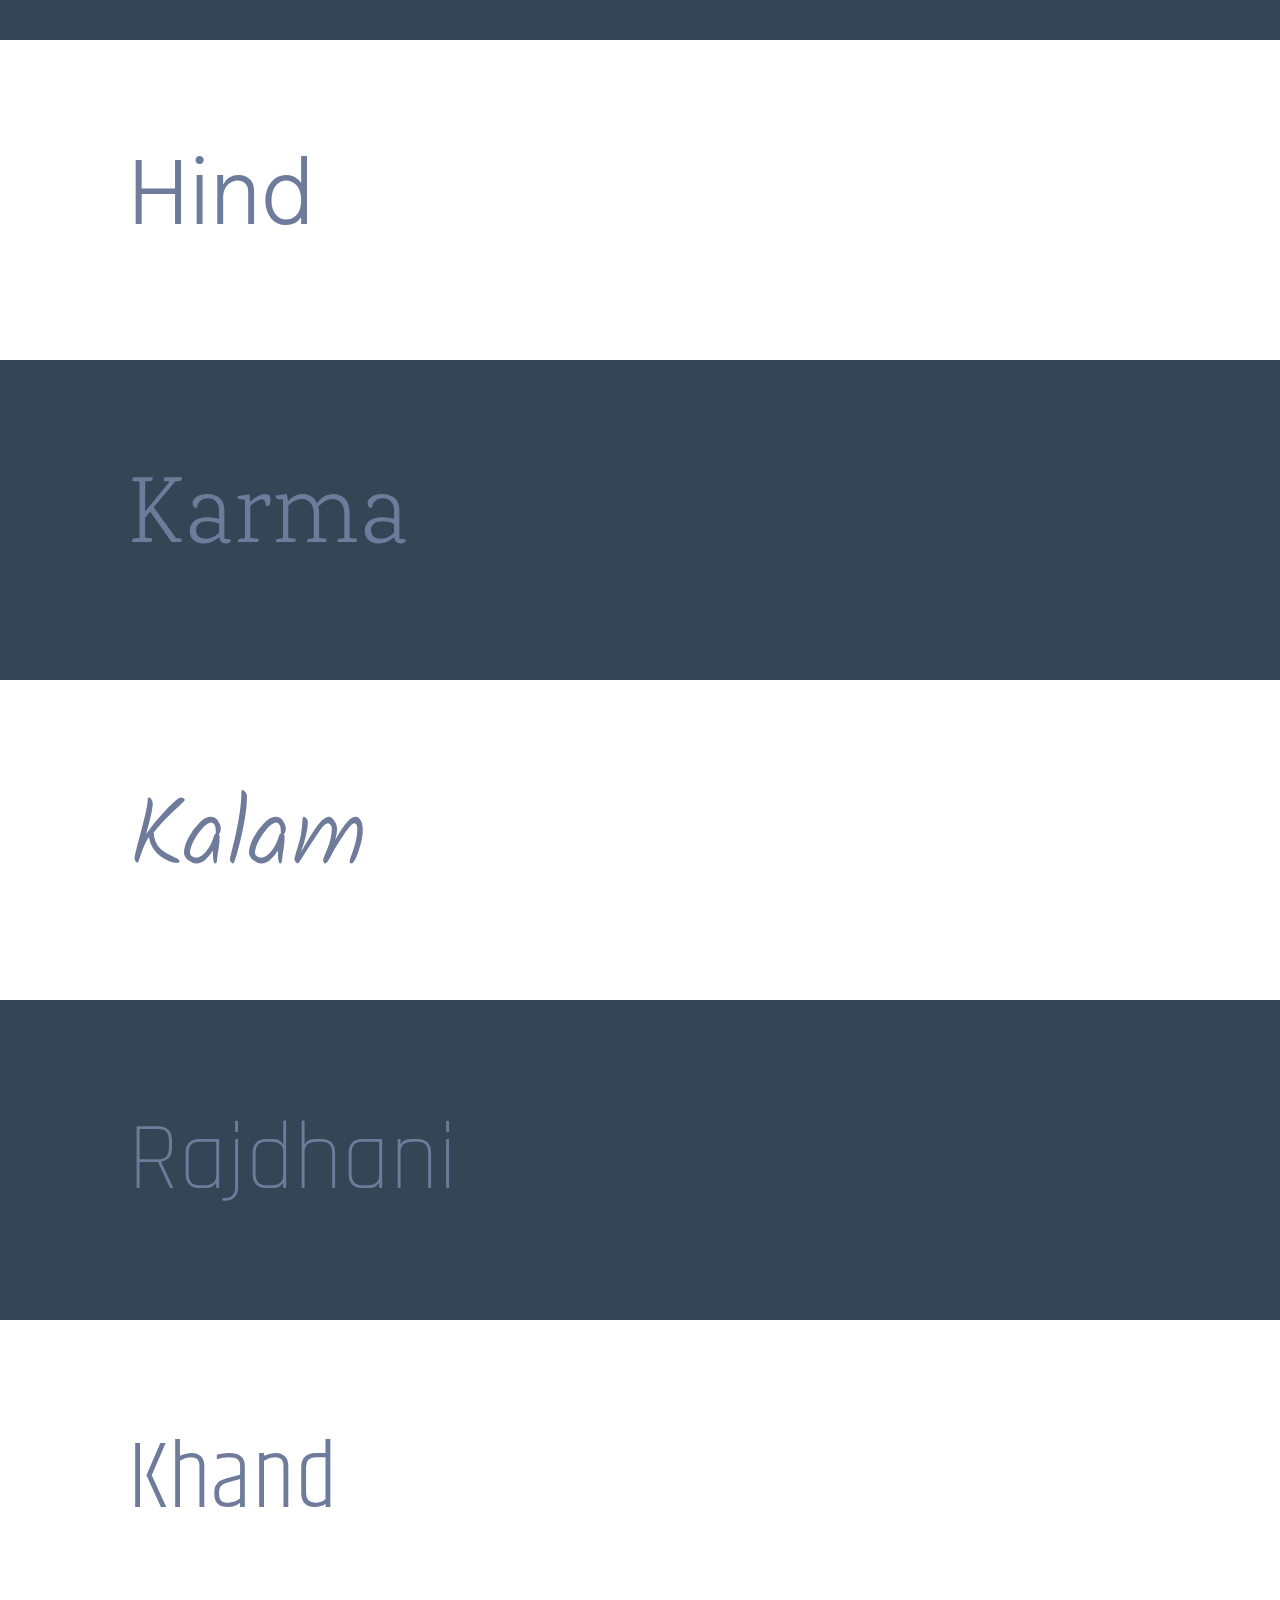
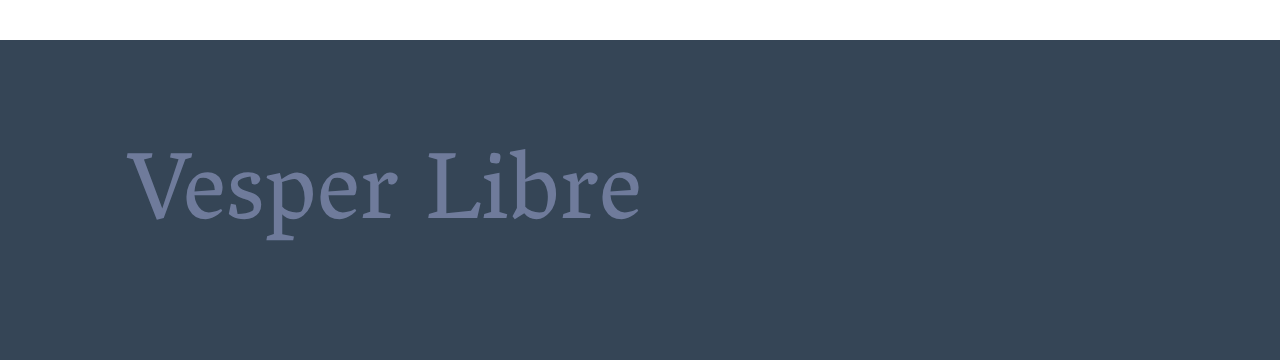
==== commit a338b51e: "Update index.html" ====
--- a/web/index.html
+++ b/web/index.html
@@ -320,7 +320,7 @@
 					</div>
 					<div>
 						<input id="ss-submit" type="submit" value="Submit" onclick="closeReport(); alert('Thanks for Submiting the Report');" name="submit"/>
-						<div onclick="closeReport();" class="closebutton">Close</div>
+						<div onclick="closeReport();" class="closebutton">Cancel</div>
 					</div>
 				</form>
 			</div>
@@ -330,7 +330,7 @@
 			<div class="menu">
 				<a onclick="hideContextMenu(); reportbug();">Report Bug</a><hr>
 				<a onclick="hideContextMenu(); suggestion();">Suggestion</a><hr>
-				<a onclick="hideContextMenu();">close</a>
+				<a onclick="hideContextMenu();">Cancel</a>
 			</div>
 		</div>
 		<iframe src="" id="hiddeniframe" name="hiddeniframe"></iframe>
--- a/web/style.css
+++ b/web/style.css
@@ -1,315 +1,368 @@
-*{
-			margin:0;
-			padding: 0;
-			-webkit-font-feature-settings:"liga" 1;
-       		-moz-font-feature-settings:"liga" 1;
-       		-o-font-feature-settings:"liga" 1;
-       		-ms-font-feature-settings:"liga" 1;
-       		font-feature-settings:"liga" 1;
-		}
-		div.section {
-			width: auto;
-			padding: 5% 10%; 
-			font-size: 3em;
-			line-height: 1.5em;
-			text-align: justify;
-		}
-		.green1 
-		{
-			background: #d6eaf8;
-			color: #4E667D;
-		}
-		.green2 {
-			background: #FFFFFF;
-			color: #000000;
-		}
-		.green3 {
-			background: #354556;
-			color: rgba(236, 233, 251, 1);
-		}
-		.green4 {
-			background: #56797F;
-			color: white;
-		}
-		.green5 {
-			background: #4CB8CC;
-			color: black;
-		}
-		.ekmukta {
-			font-family: 'Ek Mukta', 'sans-serif';
-		}
-		.notosans {
-			font-family: 'Noto Sans', 'sans-serif';
-		}
-		.teko {
-			font-family: 'Teko', 'sans-serif';
-			font-size:1.2em;
-		}
-		.hind {
-			font-family: 'Hind', 'sans-serif';
-		}
-		.karma {
-			font-family: 'Karma', 'serif';
-		}
-		.kalam {
-			font-family: 'Kalam', cursive;
-		}
-		.rajdhani {
-			font-family: 'Rajdhani', sans-serif;
-		}
-		.khand {
-			font-family: 'Khand', sans-serif;
-		}
-		.vesper {
-			font-family: 'Vesper Libre', serif;
-		}
-		.section span {
-			display: block;
-			font-weight: 100;
-			font-size: 2em;
-			line-height: 200%;
-			color: #6f7b9b;
-		}
-		.title {
-			background: #2d3743;
-			background-image: url([data-uri]);
-			box-shadow: 0 1px 2px rgba(0,0,0,.25);
-			overflow: auto;
-			font-size: 3em;
-			line-height: 24px;
-			text-align: center !important;
-			color: #ffffff;
-			font-family: 'Roboto', 'sans-serif';
-		}
-		.prot {
-			position: fixed;
-			width: 100%;
-			height: 100%;
-			top: 0;
-			left: 0;
-			background: #ffffff;
-			vertical-align: middle;
-			text-align: center;
-		}
-		.prot input {
-			position: fixed;
-			left: 50%;
-			margin-left: -220px;
-			top: 50%;
-			margin-top: -50px;
-			width: 400px;
-			padding: 10px;
-			font-size: 2em;
-			font-family: 'Roboto', 'sans-serif';
-		}
-		.contextmenu {
-			position: absolute;
-			display: none;
-			top: 0;
-			left: 0;
-		}
-		.contextmenu .wrapper {
-			display: block;
-			position: fixed;
-			width: 100%;
-			height: 100%;
-			top: 0;
-			left: 0;
-		}
-		.contextmenu .menu {
-			display: block;
-			position: absolute;
-			top: 50%;
-			left: 50%;
-			border-top:solid 2px rgba();
-			box-shadow: 0px 0px 10px rgba(0,0,0,0.4);
-			border-radius: 5px;
-			background: #ffffff;
-		}
-		.contextmenu .menu a {
-			display: block;
-			padding: 10px 30px;
+* {
+	margin: 0;
+	padding: 0;
+	-webkit-font-feature-settings: "liga" 1;
+	-moz-font-feature-settings: "liga" 1;
+	-o-font-feature-settings: "liga" 1;
+	-ms-font-feature-settings: "liga" 1;
+	font-feature-settings: "liga" 1;
+}
+
+div.section {
+	width: auto;
+	padding: 5% 10%;
+	font-size: 3em;
+	line-height: 1.5em;
+	text-align: justify;
+}
+
+.green1 {
+	background: #d6eaf8;
+	color: #4E667D;
+}
+
+.green2 {
+	background: #FFFFFF;
+	color: #000000;
+}
+
+.green3 {
+	background: #354556;
+	color: rgba(236, 233, 251, 1);
+}
+
+.green4 {
+	background: #56797F;
+	color: white;
+}
+
+.green5 {
+	background: #4CB8CC;
+	color: black;
+}
+
+.ekmukta {
+	font-family: 'Ek Mukta', 'sans-serif';
+}
+
+.notosans {
+	font-family: 'Noto Sans', 'sans-serif';
+}
+
+.teko {
+	font-family: 'Teko', 'sans-serif';
+	font-size: 1.2em;
+}
+
+.hind {
+	font-family: 'Hind', 'sans-serif';
+}
+
+.karma {
+	font-family: 'Karma', 'serif';
+}
+
+.kalam {
+	font-family: 'Kalam', cursive;
+}
+
+.rajdhani {
+	font-family: 'Rajdhani', sans-serif;
+}
+
+.khand {
+	font-family: 'Khand', sans-serif;
+}
+
+.vesper {
+	font-family: 'Vesper Libre', serif;
+}
+
+.section span {
+	display: block;
+	font-weight: 100;
+	font-size: 2em;
+	line-height: 200%;
+	color: #6f7b9b;
+}
+
+.title {
+	background: #2d3743;
+	background-image: url([data-uri]);
+	box-shadow: 0 1px 2px rgba(0,0,0,.25);
+	overflow: auto;
+	font-size: 3em;
+	line-height: 24px;
+	text-align: center !important;
+	color: #ffffff;
+	font-family: 'Roboto', 'sans-serif';
+}
+.title h1 {
+	margin-bottom: 0.5em;
+}
+
+.prot {
+	position: fixed;
+	width: 100%;
+	height: 100%;
+	top: 0;
+	left: 0;
+	background: #ffffff;
+	vertical-align: middle;
+	text-align: center;
+}
+
+.prot input {
+	position: fixed;
+	left: 50%;
+	margin-left: -220px;
+	top: 50%;
+	margin-top: -50px;
+	width: 400px;
+	padding: 10px;
+	font-size: 2em;
+	font-family: 'Roboto', 'sans-serif';
+}
+
+.contextmenu {
+	position: absolute;
+	display: none;
+	top: 0;
+	left: 0;
+}
+
+.contextmenu .wrapper {
+	display: block;
+	position: fixed;
+	width: 100%;
+	height: 100%;
+	top: 0;
+	left: 0;
+}
+
+.contextmenu .menu {
+	display: block;
+	position: absolute;
+	top: 50%;
+	left: 50%;
+	border-top: solid 2px rgba();
+	box-shadow: 0px 0px 10px rgba(0,0,0,0.4);
+	border-radius: 5px;
+	background: #ffffff;
+}
+
+.contextmenu .menu a {
+	display: block;
+	padding: 10px 30px;
 			/*border-bottom: solid 1px rgba(0,0,0,0.2);*/
-			font-family: 'Roboto', 'sans-serif';
-			font-weight: 100; 
-			cursor: pointer;
-		}
-		hr {
-			border:0;
-			height: 0;
-			border-bottom:solid 1px rgba(255,255,255,0.3);
-			border-top:solid 1px rgba(0,0,0,0.1);
-		}
-		#hiddeniframe {
-			display: none;
-		}
-		.reportbox {
-			position: fixed;
-			display: none;
-			top: 0;
-			left: 0;
-			min-width: 320px;
-			max-width: 640px;
-			width: 100%;
-			background: white;
-			font-family:'Roboto', cursive;
-			font-weight:100;
-			margin-left: auto;
-			margin-right: auto;
-			box-shadow: 0px 0px 10px rgba(0,0,0,0.4);
-		}
-		.MobReportBox {
-			position:absolute;
-			display:none;
-			top:0;
-			left:0;
-			width:100%;
-			height:100%;
-			background:white;
-		}
-		.reportbox .head {
-			padding: 10px;
-			background: #123321;
-			color: white;
-			font-size: 2em;
-		}
-		.MobReportBox .head {
-			padding:1em;
-			background:#123321;
-			color:white;
-			font-size:2em;
-		}
-		.reportbox .form div {
-			padding:10px;
-			
-		}
-		.MobReportBox .form div {
-			padding: 2em;
-			background:white;
-		}
-		.reportbox label {
-			display: inline-block;
-			width: 170px;
-		}
-		.MobReportBox label {
-			display:inline-block;
-			font-size:2em;
-			width:37%;
-		}
-		.reportbox input {
-			display: inline-block;
-			width:150px;
-			padding: 10px;
-		}
-		.MobReportBox input {
-			display:inline-block;
-			font-size:2em;
-			padding:1em;
-		}
-		.mob-rightclick {
-			display: none;
-			position: fixed;
-			bottom: 0;
-			right: 0;
-			background: white;
-			border-radius: 3px;
-			border:solid 1px rgba(0,0,0,0.5);
-			box-shadow: 0px 0px 5px rgba(0,0,0,0.2);
-			font-family:'Roboto';
-			font-weight:100;
-			font-size: 2em;
-			padding: 1em;
-			margin-right: 1em;
-			margin-bottom: 1em;
-			cursor: pointer;
-		}
-		input[type=submit]{
-			display: inline-block;
-			background: #1764ba;
-			color: white;
-			outline: none;
-			border:0;
-			border-radius: 3px;
-			cursor: pointer;
-			-moz-box-sizing:border-box;
-    			-webkit-box-sizing:border-box;
-			box-sizing:border-box;
-
-		}
-		input[type=submit]:hover {
-			background: #2382ec;
-		}
-		.closebutton {
-			display: inline-block;
-			border:solid 1px rgba(0,0,0,0.2);
-			padding:10px 20px !important;
-			border-radius: 3px;
-			background:#e9e9e9;
-			font-size: 0.75em;
-			cursor: pointer;
-		}
-		.MobReportBox .closebutton {
-			display:inline-block;
-			font-size:2em;
-			padding: 1em 2em !important;
-			margin-left:1em;
-		}
-		.MobReportBox select {
-			font-size:2em;
-			padding:1em;
-		}
-		.closebutton:hover {
-			background: #f8f8f8;
-		}
-		@media screen and (max-width: 640px) {
-			.reportbox form div {
-				display: inline-block;
-			}
-			.reportbox label {
-				display: inline-block;
-				width: 170px;
-				display: none;
-			}
-			.mob-rightclick {
-				display: block;
-			}
-			.closebutton {
-				margin:10px;
-			}
-		}
-		@media screen and (max-width: 480px) {
-			.reportbox label {
-				display: inline-block;
-				width: 170px;
-				display: none;
-			}
-			.mob-rightclick {
-				display: block;
-			}
-			.closebutton {
-				margin:10px;
-			}
-		}
-		@media screen and (max-width: 360px){
-			.reportbox { 
-				height: 100%;
-			}
-			.mob-rightclick {
-				display: block;
-			}
-			.reportbox input {
-				display: block !important;
-				width:80%;
-				padding: 10px;
-				margin-left: 6%;
-			}
-			.reportbox .form div {
-				padding:10px;
-				display:block;
-				text-align: center;
-			
-			}
-			.closebutton {
-				margin:10px;
-			}
-			}
+	font-family: 'Roboto', 'sans-serif';
+	font-weight: 100;
+	cursor: pointer;
+}
+
+hr {
+	border: 0;
+	height: 0;
+	border-bottom: solid 1px rgba(255,255,255,0.3);
+	border-top: solid 1px rgba(0,0,0,0.1);
+}
+
+#hiddeniframe {
+	display: none;
+}
+
+.reportbox {
+	position: fixed;
+	display: none;
+	top: 0;
+	left: 0;
+	min-width: 320px;
+	max-width: 640px;
+	width: 100%;
+	background: white;
+	font-family: 'Roboto', cursive;
+	font-weight: 100;
+	margin-left: auto;
+	margin-right: auto;
+	box-shadow: 0px 0px 10px rgba(0,0,0,0.4);
+}
+
+.MobReportBox {
+	position: absolute;
+	display: none;
+	top: 0;
+	left: 0;
+	width: 100%;
+	height: 100%;
+	background: white;
+}
+
+.reportbox .head {
+	padding: 10px;
+	background: #123321;
+	color: white;
+	font-size: 2em;
+}
+
+.MobReportBox .head {
+	padding: 1em;
+	background: #123321;
+	color: white;
+	font-size: 2em;
+}
+
+.reportbox .form div {
+	padding: 10px;
+}
+
+.MobReportBox .form div {
+	padding: 2em;
+	background: white;
+}
+
+.reportbox label {
+	display: inline-block;
+	width: 170px;
+}
+
+.MobReportBox label {
+	display: inline-block;
+	font-size: 2em;
+	width: 37%;
+}
+
+.reportbox input {
+	display: inline-block;
+	width: 150px;
+	padding: 10px;
+}
+
+.MobReportBox input {
+	display: inline-block;
+	font-size: 2em;
+	padding: 1em;
+}
+
+.mob-rightclick {
+	display: none;
+	position: fixed;
+	bottom: 0;
+	right: 0;
+	background: white;
+	border-radius: 3px;
+	border: solid 1px rgba(0,0,0,0.5);
+	box-shadow: 0px 0px 5px rgba(0,0,0,0.2);
+	font-family: 'Roboto';
+	font-weight: 100;
+	font-size: 2em;
+	padding: 1em;
+	margin-right: 1em;
+	margin-bottom: 1em;
+	cursor: pointer;
+}
+
+input[type=submit] {
+	display: inline-block;
+	background: #1764ba;
+	color: white;
+	outline: none;
+	border: 0;
+	border-radius: 3px;
+	cursor: pointer;
+	-moz-box-sizing: border-box;
+	-webkit-box-sizing: border-box;
+	box-sizing: border-box;
+}
+
+input[type=submit]:hover {
+	background: #2382ec;
+}
+
+.closebutton {
+	display: inline-block;
+	border: solid 1px rgba(0,0,0,0.2);
+	padding: 10px 20px !important;
+	border-radius: 3px;
+	background: #e9e9e9;
+	font-size: 0.75em;
+	cursor: pointer;
+}
+
+.MobReportBox .closebutton {
+	display: inline-block;
+	font-size: 2em;
+	padding: 1em 2em !important;
+	margin-left: 1em;
+}
+
+.MobReportBox select {
+	font-size: 2em;
+	padding: 1em;
+}
+
+.closebutton:hover {
+	background: #f8f8f8;
+}
+
+@media screen and (max-width: 640px) {
+	.reportbox form div {
+		display: inline-block;
+	}
+
+	.reportbox label {
+		display: inline-block;
+		width: 170px;
+		display: none;
+	}
+
+	.mob-rightclick {
+		display: block;
+	}
+
+	.closebutton {
+		margin: 10px;
+	}
+}
+
+@media screen and (max-width: 480px) {
+	.reportbox label {
+		display: inline-block;
+		width: 170px;
+		display: none;
+	}
+
+	.mob-rightclick {
+		display: block;
+	}
+
+	.closebutton {
+		margin: 10px;
+	}
+}
+
+@media screen and (max-width: 360px) {
+	.reportbox {
+		height: 100%;
+	}
+
+	.mob-rightclick {
+		display: block;
+	}
+
+	.reportbox input {
+		display: block !important;
+		width: 80%;
+		padding: 10px;
+		margin-left: 6%;
+	}
+
+	.reportbox .form div {
+		padding: 10px;
+		display: block;
+		text-align: center;
+	}
+
+	.closebutton {
+		margin: 10px;
+	}
+}
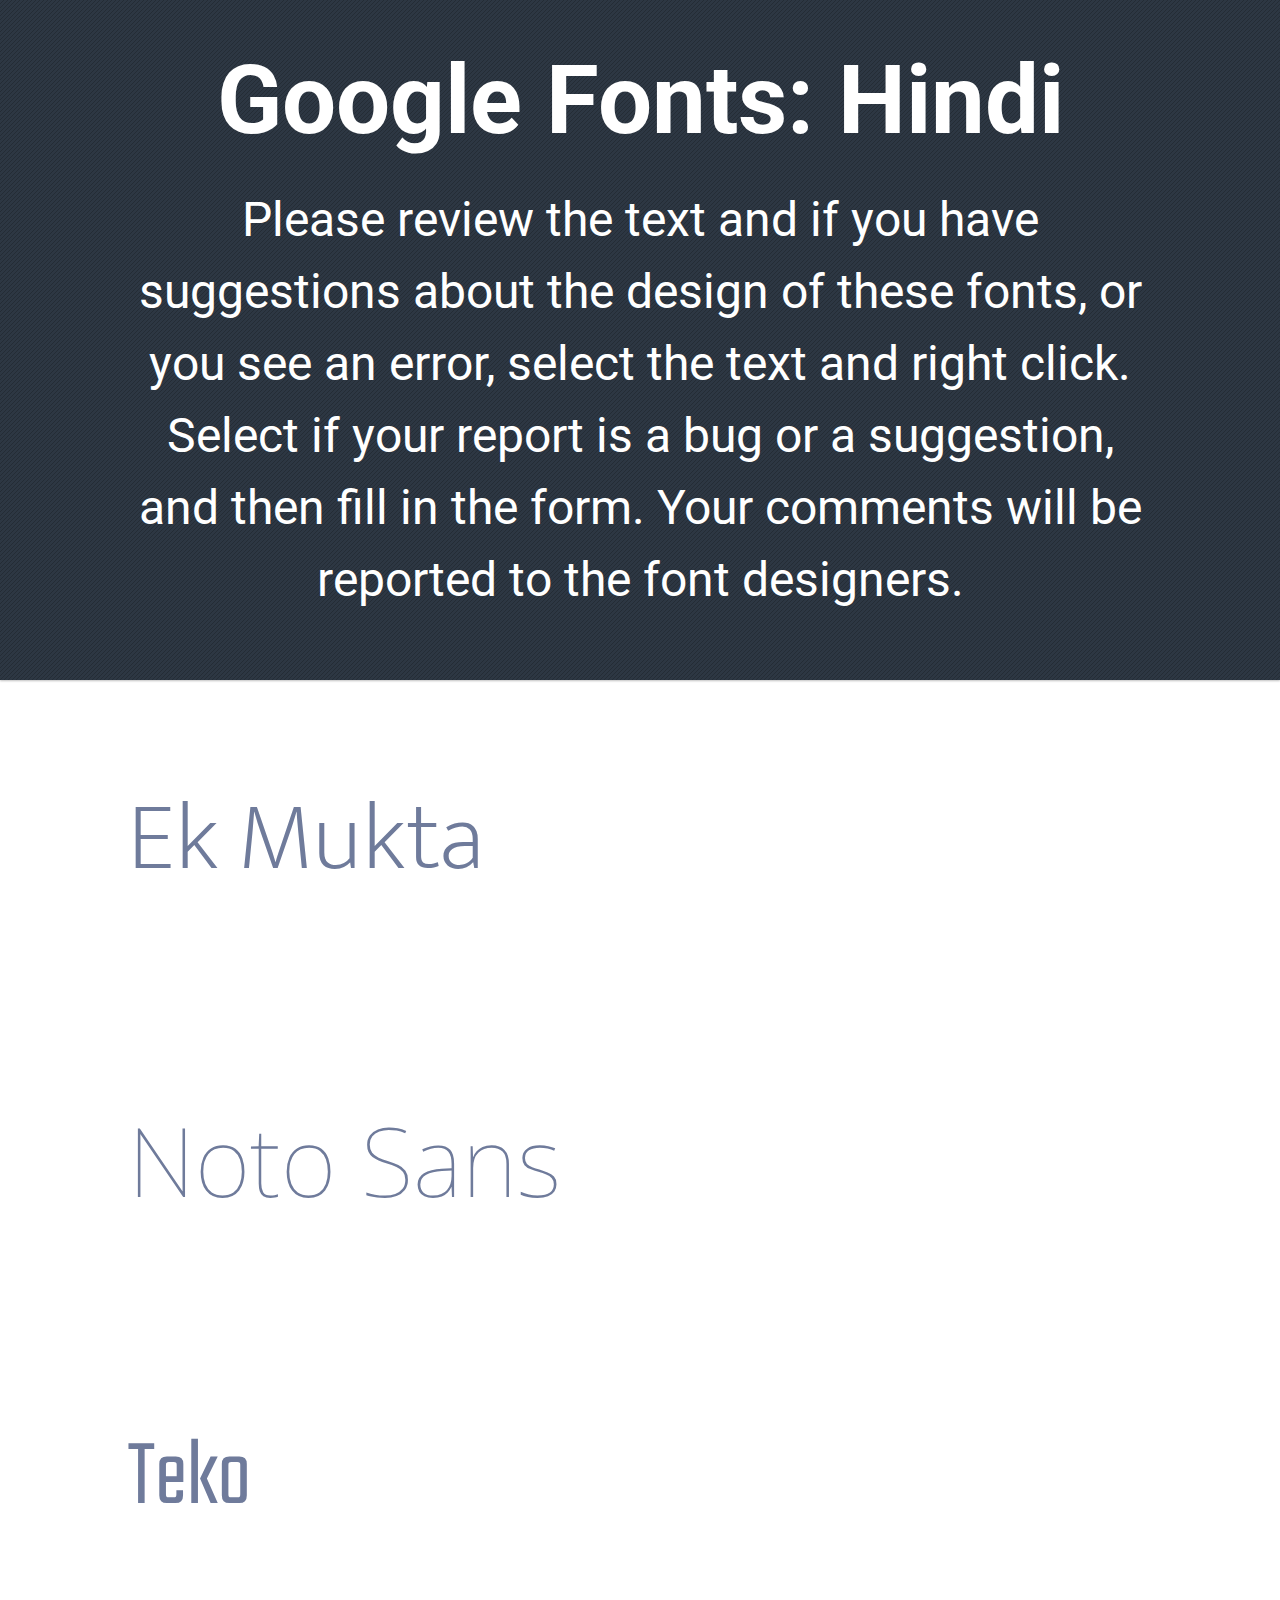
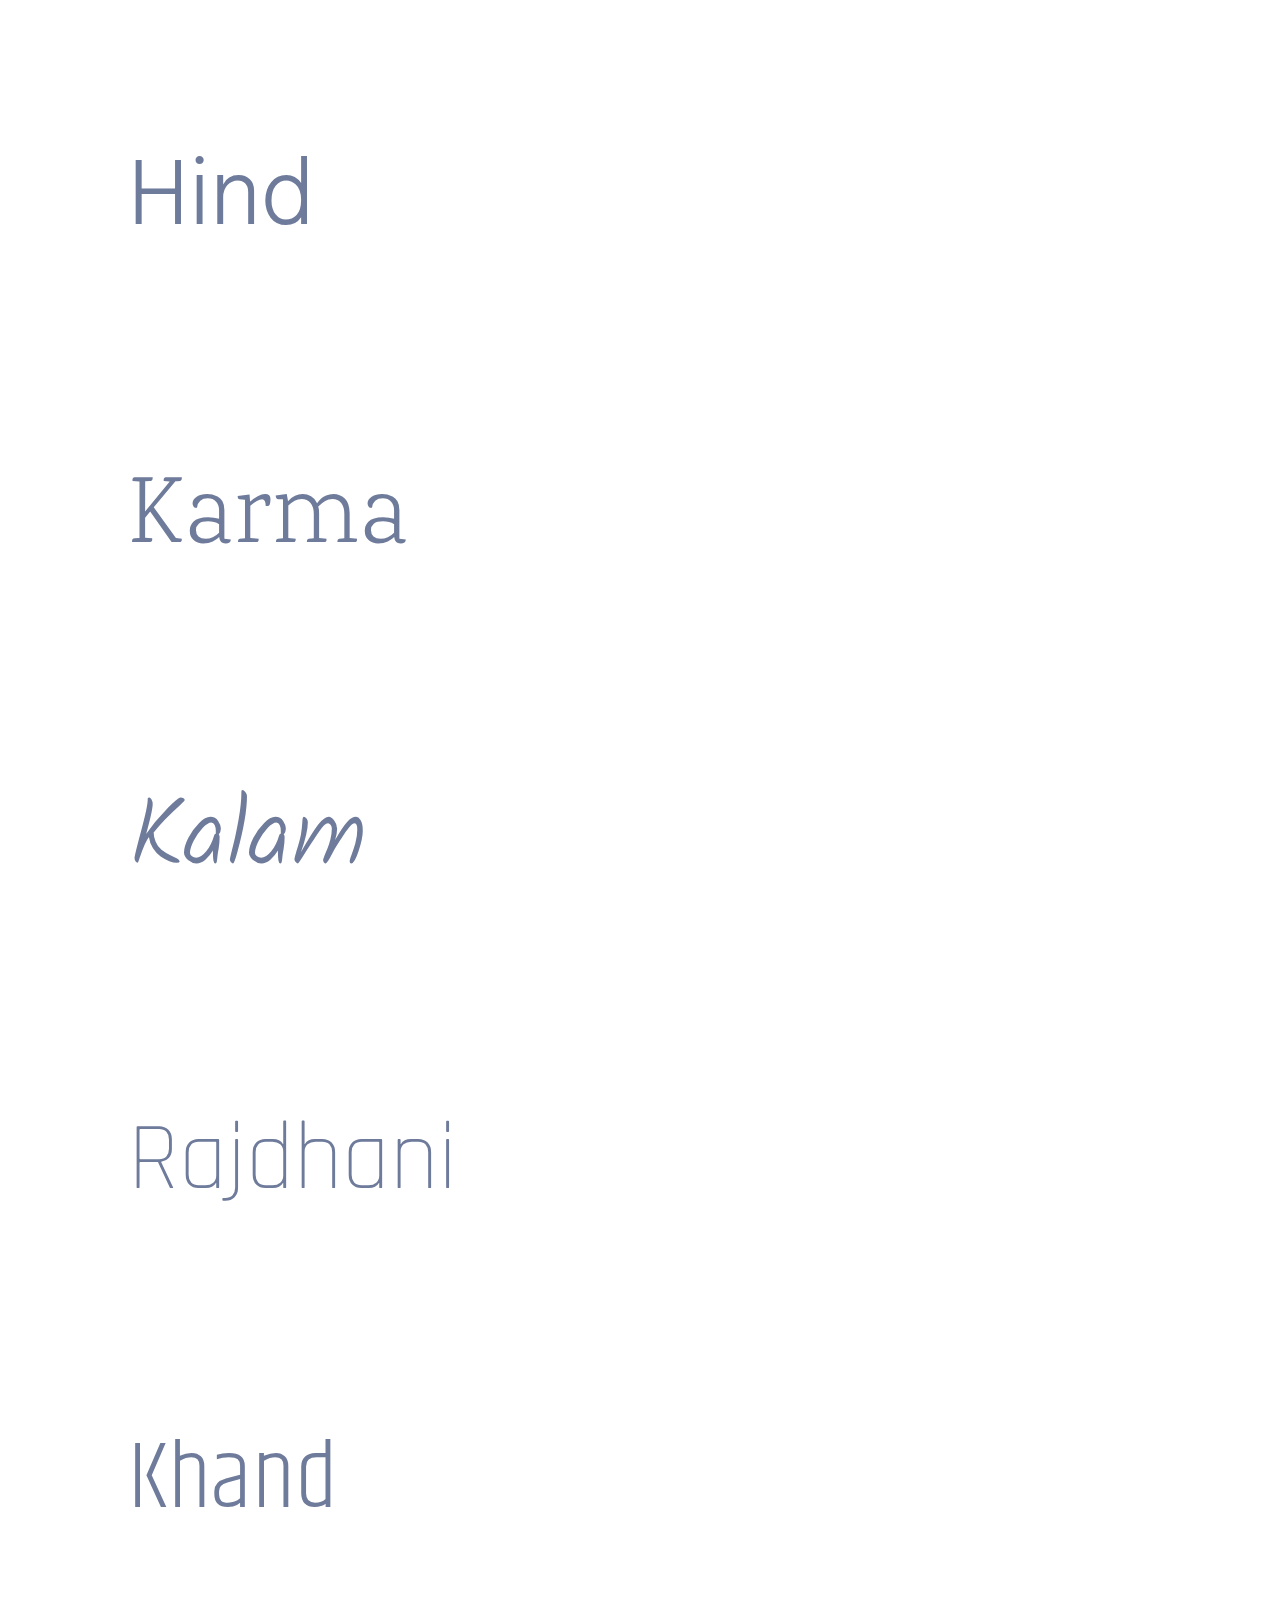
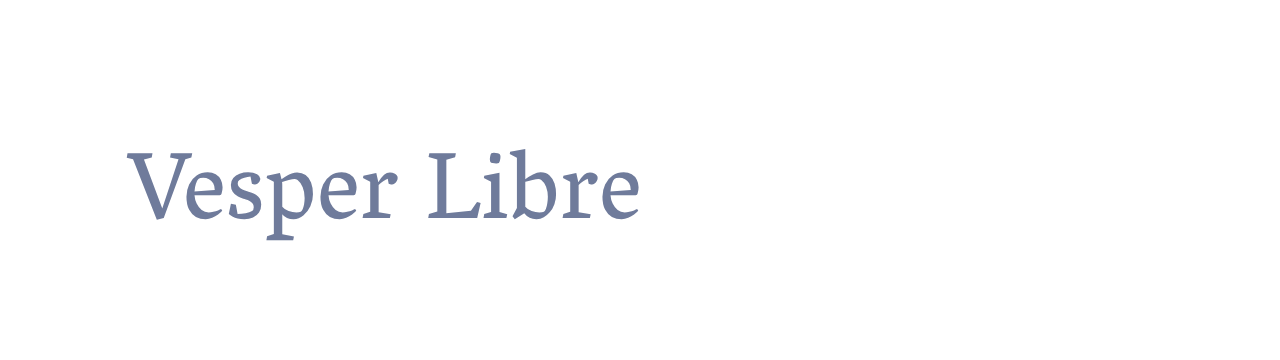
==== commit ed8d23ff: "Remove greenX classes for black-on-white text" ====
--- a/web/index.html
+++ b/web/index.html
@@ -238,40 +238,40 @@
 			<h1>Google Fonts: Hindi</h1>
 			<p>Please review the text and if you have suggestions about the design of these fonts, or you see an error, select the text and right click. Select if your report is a bug or a suggestion, and then fill in the form. Your comments will be reported to the font designers.</p>
 		</div>
-		<div class="ekmukta section green1">
+		<div class="ekmukta section">
 			<span>Ek Mukta</span>
 			
 		</div>
-		<div class="notosans section green2">
+		<div class="notosans section">
 			<span>Noto Sans</span>
 
 		</div>
-		<div class="teko section green3">
+		<div class="teko section">
 			<span>Teko</span>
 
 		</div>
-		<div class="hind section green2">
+		<div class="hind section">
 			<span>Hind</span>
 			
 
 		</div>
-		<div class="karma section green3">
+		<div class="karma section">
 			<span>Karma</span>
 			
 
 		</div>
-		<div class="kalam section green2">
+		<div class="kalam section">
 			<span>Kalam</span>
 
 		</div>
-		<div class="rajdhani section green3">
+		<div class="rajdhani section">
 			<span>Rajdhani</span>
 
 		</div>
-		<div class="section green2 khand">
+		<div class="section khand">
 			<span>Khand</span>
 		</div>
-		<div class="section green3 vesper">
+		<div class="section vesper">
 			<span>Vesper Libre</span>
 		</div>
 
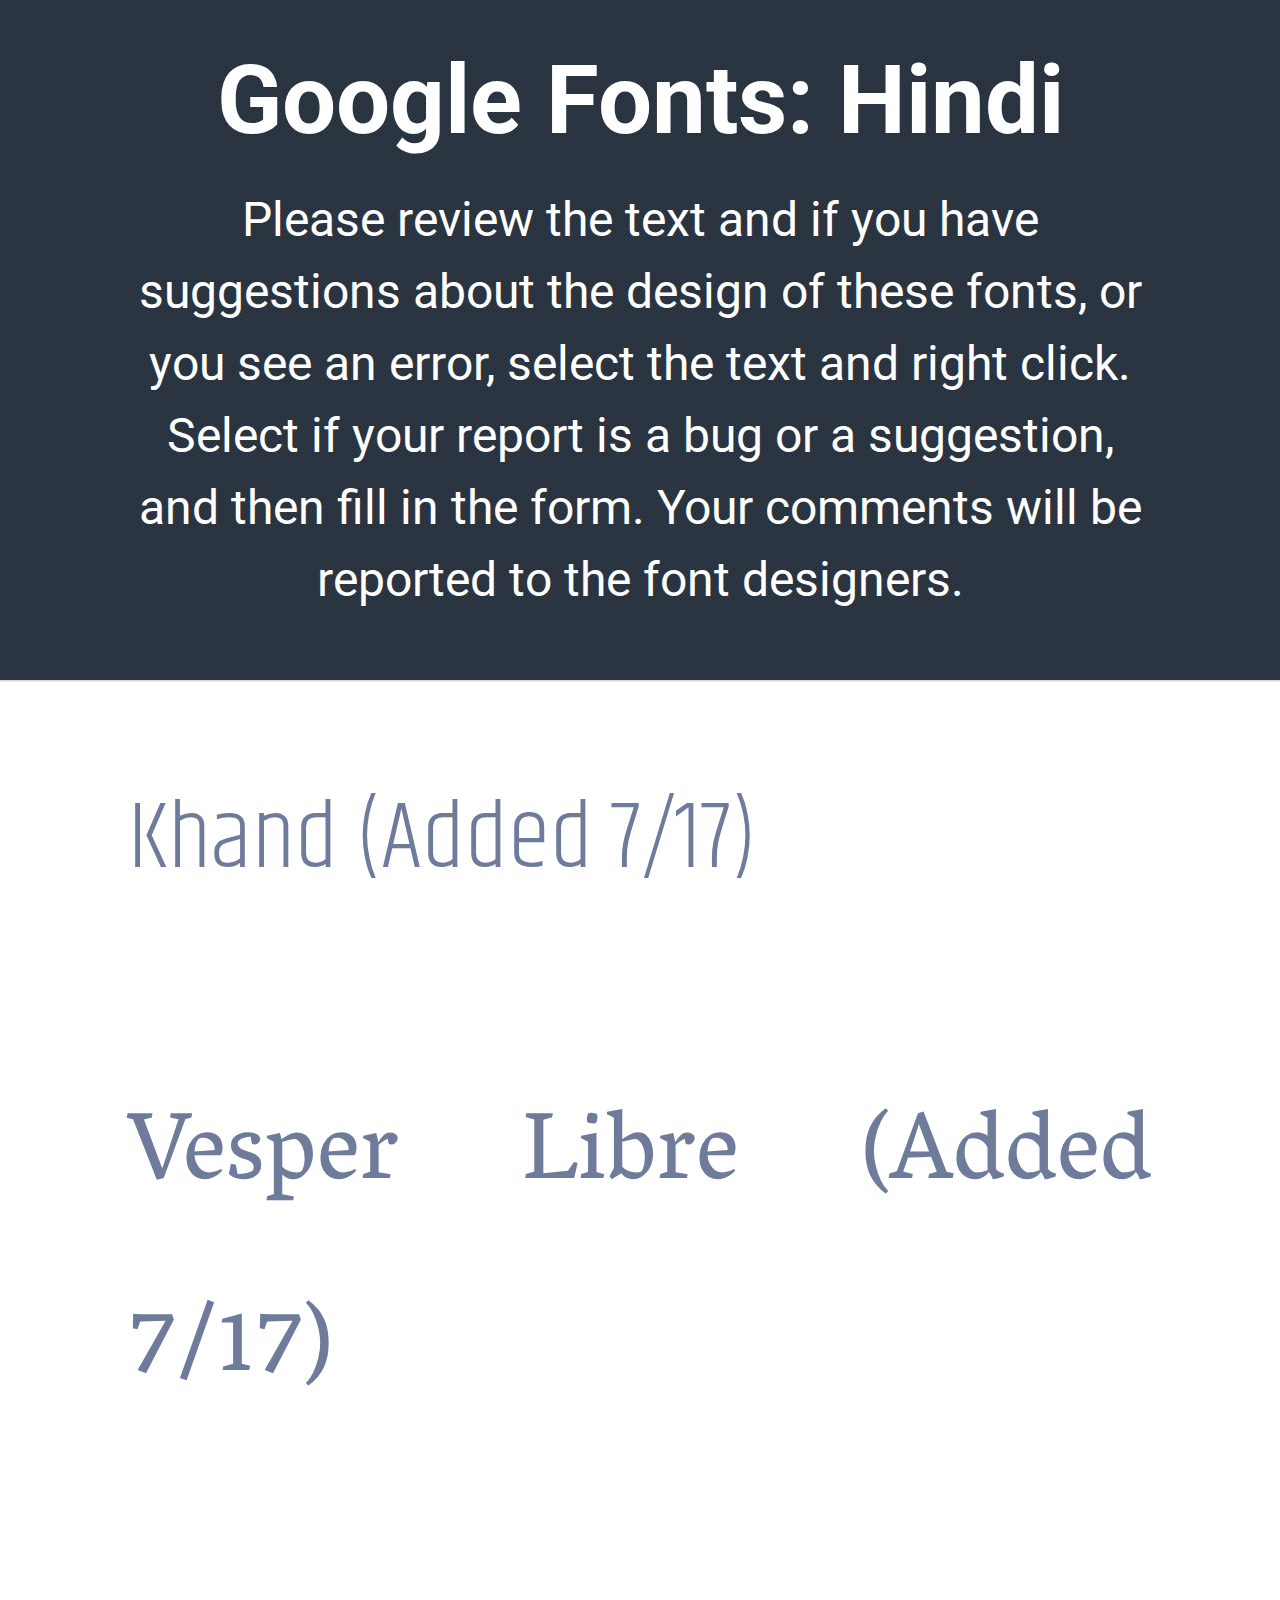
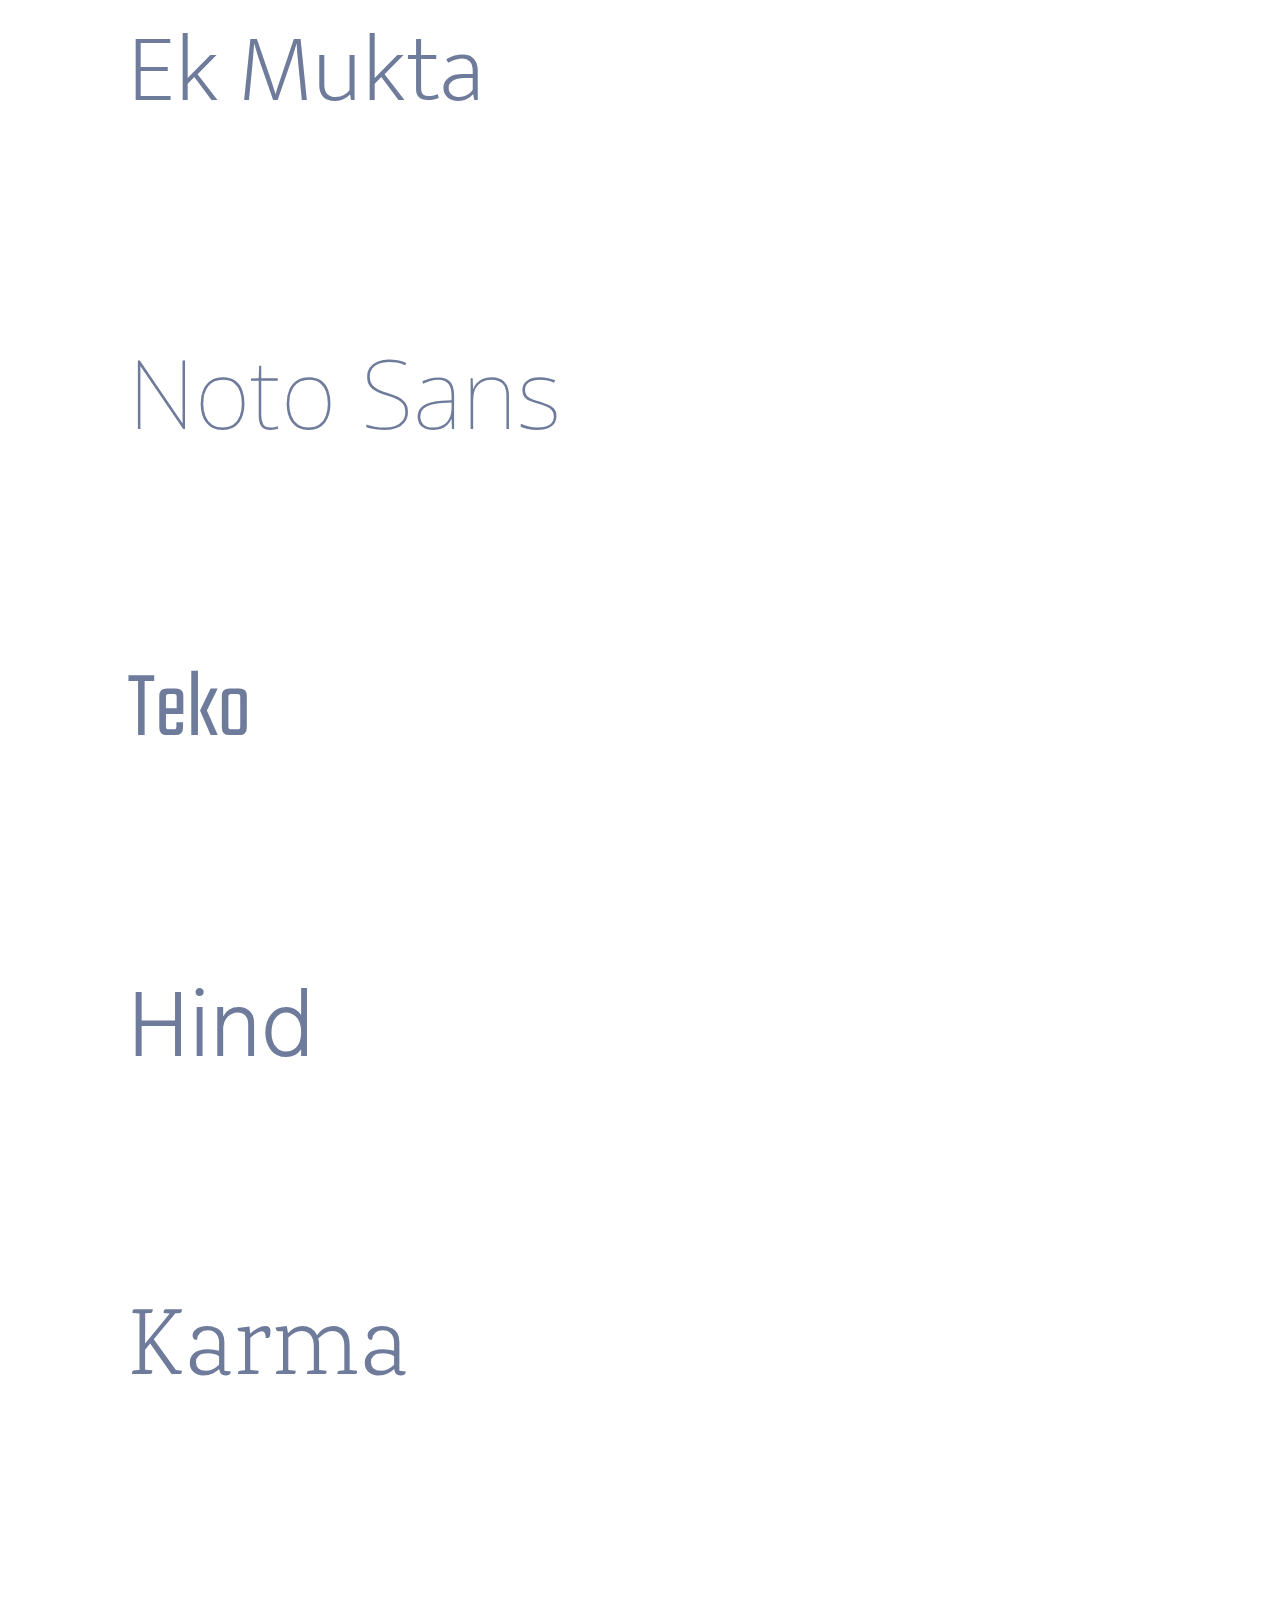
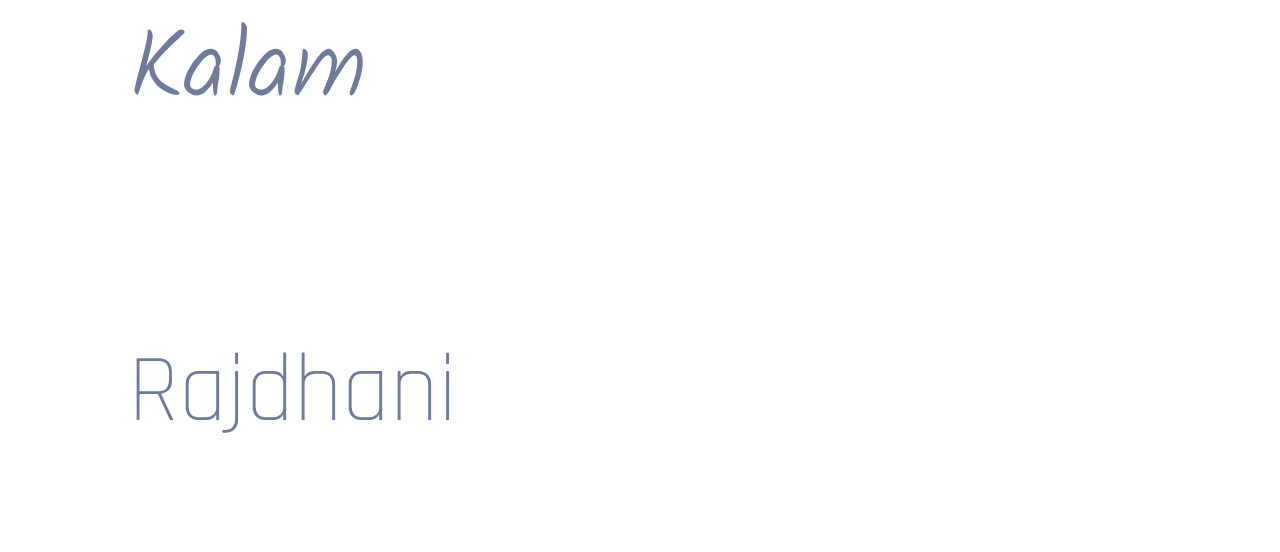
==== commit 62d75726: "Move new families to the top" ====
--- a/web/index.html
+++ b/web/index.html
@@ -238,42 +238,43 @@
 			<h1>Google Fonts: Hindi</h1>
 			<p>Please review the text and if you have suggestions about the design of these fonts, or you see an error, select the text and right click. Select if your report is a bug or a suggestion, and then fill in the form. Your comments will be reported to the font designers.</p>
 		</div>
+
+		<div class="section khand">
+			<span>Khand (Added 7/17)</span>
+		</div>
+
+		<div class="section vesper">
+			<span>Vesper Libre (Added 7/17)</span>
+		</div>
+
 		<div class="ekmukta section">
 			<span>Ek Mukta</span>
-			
-		</div>
+		</div>
+
 		<div class="notosans section">
 			<span>Noto Sans</span>
-
-		</div>
+		</div>
+
 		<div class="teko section">
 			<span>Teko</span>
-
-		</div>
+		</div>
+
 		<div class="hind section">
 			<span>Hind</span>
-			
-
-		</div>
+		</div>
+		
 		<div class="karma section">
 			<span>Karma</span>
-			
-
-		</div>
+		</div>
+
 		<div class="kalam section">
 			<span>Kalam</span>
-
-		</div>
+		</div>
+
 		<div class="rajdhani section">
 			<span>Rajdhani</span>
-
-		</div>
-		<div class="section khand">
-			<span>Khand</span>
-		</div>
-		<div class="section vesper">
-			<span>Vesper Libre</span>
-		</div>
+		</div>
+
 
 		<div class="prot" id="prot" style="display:none">
 			<input type="password" placeholder="Please enter your password" onchange="passCheck(this);" />
